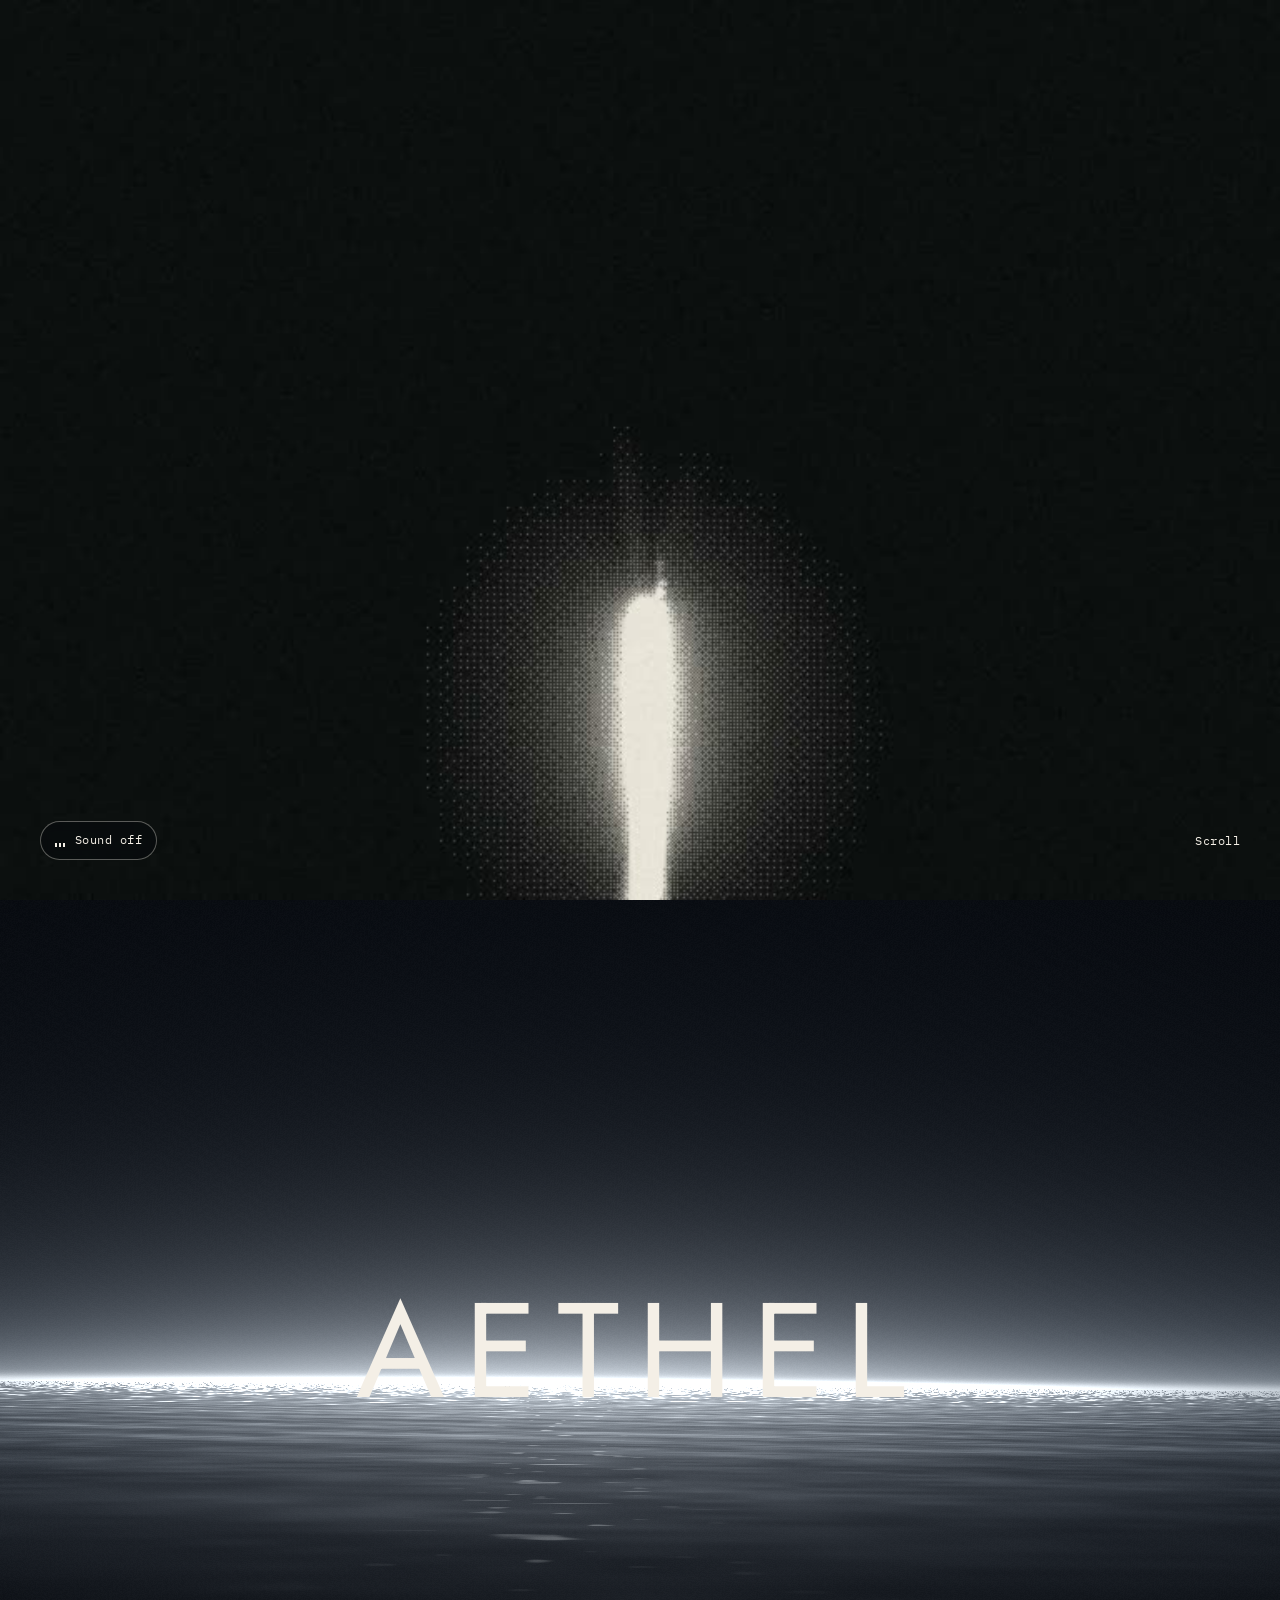
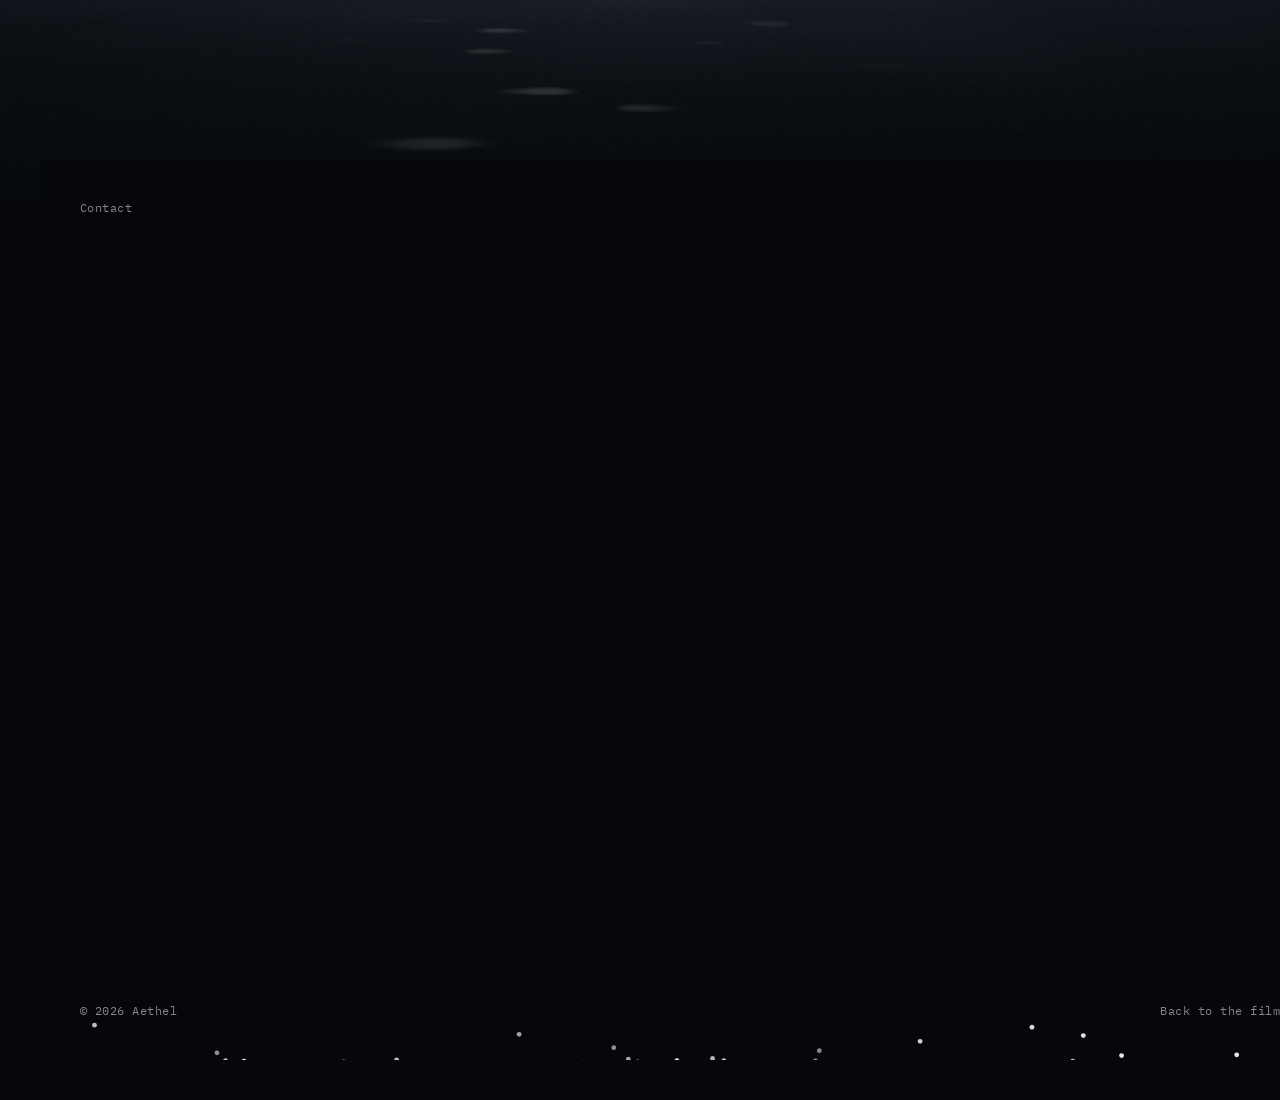
==== index.html @ 64407831 "Footer: AETHEL wordmark made of dots that part around the pointer Co-Authored-By: Claude Sonnet 5.5 " ====
<!doctype html>
<html lang="en" data-look="dawn">
<head>
  <meta charset="utf-8">
  <meta name="viewport" content="width=device-width, initial-scale=1, viewport-fit=cover">
  <title>Aethel</title>
  <meta name="theme-color" content="#0a0f18">
  <link rel="icon" href="assets/mark.svg" type="image/svg+xml">
  <link rel="preconnect" href="https://fonts.googleapis.com">
  <link rel="preconnect" href="https://fonts.gstatic.com" crossorigin>
  <link href="https://fonts.googleapis.com/css2?family=IBM+Plex+Mono:wght@400&family=Jost:wght@400&display=swap" rel="stylesheet">
  <style>
    :root { --ink: #05070c; --text: #f4efe6; --mute: rgba(244, 239, 230, .55); --pad: clamp(18px, 3.2vw, 40px); }
    * { box-sizing: border-box; margin: 0; }
    html { background: var(--ink); scroll-behavior: smooth; }
    body { background: var(--ink); color: var(--text); }
    body { font: 400 12px/1.4 "IBM Plex Mono", ui-monospace, monospace; -webkit-font-smoothing: antialiased; }
    a { color: inherit; text-decoration: none; }
    .stage { position: relative; height: 100svh; overflow: hidden; }
    #sky {
      position: absolute; inset: 0; width: 100%; height: 100%; display: block;
      /* fallback when WebGL is unavailable */
      background:
        radial-gradient(60% 9% at 50% 52%, rgba(255, 214, 160, .35), transparent 70%),
        linear-gradient(#05070c 0%, #0b1220 48%, #151a24 52%, #05070c 100%);
    }
    h1 {
      position: absolute; left: 50%; top: 50%; transform: translate(-50%, -50%);
      font: 400 clamp(44px, 10.5vw, 168px)/1 "Jost", system-ui, sans-serif;
      letter-spacing: .14em; margin-right: -.14em;  /* keep the spaced word optically centred */
      white-space: nowrap; user-select: none;
      opacity: 0; animation: rise 2.4s cubic-bezier(.2, .7, .2, 1) .5s forwards;
    }
    @keyframes rise { from { opacity: 0; letter-spacing: .22em; } to { opacity: 1; letter-spacing: .14em; } }
    footer {
      position: absolute; left: var(--pad); right: var(--pad);
      bottom: max(var(--pad), env(safe-area-inset-bottom));
      display: flex; justify-content: space-between; align-items: flex-end; gap: 16px;
      color: var(--mute); letter-spacing: .04em;
      opacity: 0; animation: fade 1.6s ease 1.6s forwards;
    }
    footer a:hover { color: var(--text); }

    /* SECTION 1: the film. Laptop file on wide screens, phone file on tall screens. */
    .film { position: relative; height: 100svh; background: #000; overflow: hidden; }
    .film video { position: absolute; inset: 0; width: 100%; height: 100%; object-fit: cover; display: block; }
    .film button, .cue { font: inherit; color: var(--text); letter-spacing: .04em; }
    .sound {
      position: absolute; left: var(--pad); bottom: max(var(--pad), env(safe-area-inset-bottom)); z-index: 2;
      display: flex; align-items: center; gap: 10px; padding: 10px 14px; cursor: pointer;
      background: rgba(5, 7, 12, .35); border: 1px solid rgba(244, 239, 230, .35); border-radius: 999px;
      -webkit-backdrop-filter: blur(6px); backdrop-filter: blur(6px);
    }
    .sound:hover { border-color: var(--text); }
    .sound i { display: inline-flex; align-items: flex-end; gap: 2px; height: 12px; }
    .sound i b { width: 2px; background: currentColor; height: 4px; }
    .sound[aria-pressed="true"] i b { animation: eq .9s ease-in-out infinite; }
    .sound[aria-pressed="true"] i b:nth-child(2) { animation-delay: .15s; }
    .sound[aria-pressed="true"] i b:nth-child(3) { animation-delay: .3s; }
    @keyframes eq { 0%, 100% { height: 3px; } 50% { height: 12px; } }
    .cue {
      position: absolute; right: var(--pad); bottom: max(var(--pad), env(safe-area-inset-bottom)); z-index: 2;
      background: none; border: 0; cursor: pointer; color: var(--mute); padding: 10px 0;
    }
    .cue:hover { color: var(--text); }

    /* SECTION 2: one line under the wordmark. Space is kept; the words are added later. */
    .line {
      position: absolute; left: 50%; top: calc(50% + clamp(44px, 8vw, 120px)); transform: translateX(-50%);
      width: min(640px, calc(100% - 2 * var(--pad))); min-height: 3.2em; text-align: center;
      font: 400 clamp(14px, 1.5vw, 18px)/1.5 "Jost", system-ui, sans-serif; letter-spacing: .02em; color: var(--mute);
    }

    /* SECTION 3: footer. The wordmark is made of dots that move away from the pointer. */
    .site-footer { position: relative; height: 100svh; min-height: 480px; background: var(--ink); overflow: hidden; }
    #dots { position: absolute; inset: 0; width: 100%; height: 100%; display: block; touch-action: pan-y; }
    .site-footer .row {
      position: absolute; left: var(--pad); right: var(--pad); z-index: 1; display: flex; justify-content: space-between; gap: 16px;
      color: var(--mute); letter-spacing: .04em; pointer-events: none;
    }
    .site-footer .row a { pointer-events: auto; }
    .site-footer .row a:hover { color: var(--text); }
    .site-footer .top { top: var(--pad); }
    .site-footer .bottom { bottom: max(var(--pad), env(safe-area-inset-bottom)); }
    @keyframes fade { to { opacity: 1; } }
    @media (prefers-reduced-motion: reduce) { h1, footer { animation: none; opacity: 1; } html { scroll-behavior: auto; } .sound i b { animation: none !important; } }
  </style>
</head>
<body>
  <section class="film" id="film" aria-label="Aethel teaser film">
    <video id="teaser" muted playsinline preload="auto" autoplay poster="assets/video/teaser-16x9.jpg"></video>
    <button class="sound" id="sound" type="button" aria-pressed="false" aria-label="Turn sound on">
      <i aria-hidden="true"><b></b><b></b><b></b></i><span>Sound off</span>
    </button>
    <button class="cue" id="cue" type="button">Scroll</button>
  </section>

  <main class="stage" id="sea">
    <canvas id="sky" aria-hidden="true"></canvas>
    <h1>AETHEL</h1>
    <!-- ONE LINE GOES HERE: space is kept on purpose. Leave empty until the line is written. -->
    <p class="line" id="line"></p>
  </main>
  <footer class="site-footer" id="footer">
    <canvas id="dots" role="img" aria-label="AETHEL"></canvas>
    <div class="row top">
      <!-- TODO: real contact address -->
      <a href="mailto:hello@example.com">Contact</a>
      <span></span>
    </div>
    <div class="row bottom">
      <span>© 2026 Aethel</span>
      <a href="#film" id="replay">Back to the film</a>
    </div>
  </footer>
  <script>
    (() => {
      const cv = document.getElementById('dots'), ctx = cv.getContext('2d');
      const foot = document.getElementById('footer');
      const reduced = matchMedia('(prefers-reduced-motion: reduce)').matches;
      let W = 0, H = 0, dpr = 1, P = [], mx = -1e4, my = -1e4, R = 120, vis = false, raf = 0, t0 = 0, r = 2;

      const build = async () => {
        try { await document.fonts.load('400 200px Jost'); } catch (e) {}
        dpr = Math.min(devicePixelRatio || 1, 2);
        W = foot.clientWidth; H = foot.clientHeight;
        cv.width = W * dpr; cv.height = H * dpr;
        const pad = Math.max(18, Math.min(40, innerWidth * .032));
        // Fit the word to the width.
        const probe = document.createElement('canvas').getContext('2d');
        let size = 200; probe.font = `400 ${size}px Jost, sans-serif`;
        const sp = .08; // letter spacing in em
        const word = 'AETHEL';
        const width = () => probe.measureText(word).width + sp * size * (word.length - 1);
        size = size * (W - 2 * pad) / width();
        const m = document.createElement('canvas'); m.width = W; m.height = H;
        const mc = m.getContext('2d', { willReadFrequently: true });
        mc.fillStyle = '#fff'; mc.textBaseline = 'alphabetic';
        mc.font = `400 ${size}px Jost, sans-serif`;
        let x = pad; const base = H * .62 + size * .36;
        mc.strokeStyle = '#fff'; mc.lineJoin = 'round'; mc.lineWidth = size * .035; // a little weight so the dots read as solid letters
        for (const ch of word) { mc.fillText(ch, x, base); mc.strokeText(ch, x, base); x += mc.measureText(ch).width + sp * size; }
        const step = Math.max(4, Math.min(7, Math.round(W / 230)));
        r = step * .4; R = Math.max(90, Math.min(170, W * .11));
        const d = mc.getImageData(0, 0, W, H).data;
        P = [];
        for (let y = step / 2; y < H; y += step) for (let xx = step / 2; xx < W; xx += step) {
          if (d[((y | 0) * W + (xx | 0)) * 4 + 3] > 128) {
            const j = () => (Math.random() - .5) * step * .5;
            P.push({ hx: xx + j() * .4, hy: y + j() * .4, x: Math.random() * W, y: H + Math.random() * H * .6, vx: 0, vy: 0,
                     a: .55 + Math.random() * .45, delay: Math.random() * 900 + (xx / W) * 700 });
          }
        }
        if (reduced) P.forEach(p => { p.x = p.hx; p.y = p.hy; });
        t0 = performance.now(); draw(t0);
      };

      const draw = now => {
        raf = 0;
        ctx.setTransform(dpr, 0, 0, dpr, 0, 0);
        ctx.clearRect(0, 0, W, H);
        ctx.fillStyle = '#f4efe6';
        const el = now - t0, R2 = R * R;
        for (const p of P) {
          if (!reduced) {
            if (el > p.delay) {
              const dx = p.x - mx, dy = p.y - my, d2 = dx * dx + dy * dy;
              if (d2 < R2 && d2 > .01) { const d = Math.sqrt(d2), f = (1 - d / R) * 2.4; p.vx += dx / d * f; p.vy += dy / d * f; }
              p.vx += (p.hx - p.x) * .035; p.vy += (p.hy - p.y) * .035;
              p.vx *= .86; p.vy *= .86; p.x += p.vx; p.y += p.vy;
            }
          }
          ctx.globalAlpha = p.a;
          ctx.beginPath(); ctx.arc(p.x, p.y, r, 0, 6.2832); ctx.fill();
        }
        ctx.globalAlpha = 1;
        if (vis && !reduced) raf = requestAnimationFrame(draw);
      };
      const kick = () => { if (!raf) raf = requestAnimationFrame(draw); };

      const move = e => { const b = cv.getBoundingClientRect(); mx = e.clientX - b.left; my = e.clientY - b.top; };
      cv.addEventListener('pointermove', move);
      cv.addEventListener('pointerdown', move);
      cv.addEventListener('pointerleave', () => { mx = my = -1e4; });
      cv.addEventListener('pointerup', e => { if (e.pointerType !== 'mouse') mx = my = -1e4; });

      let started = false;
      new IntersectionObserver(([e]) => {
        vis = e.isIntersecting;
        if (vis) { if (!started) { started = true; t0 = performance.now(); P.forEach(p => { p.x = Math.random() * W; p.y = H + Math.random() * H * .6; p.vx = p.vy = 0; }); } kick(); }
      }, { threshold: .25 }).observe(foot);

      let rt; addEventListener('resize', () => { clearTimeout(rt); rt = setTimeout(() => { started = vis; build().then(kick); }, 150); });
      build();
    })();
  </script>
  <script src="sea2.js?v=5"></script>
  <script>
    (() => {
      const v = document.getElementById('teaser'), btn = document.getElementById('sound'), cue = document.getElementById('cue');
      const sea = document.getElementById('sea');
      const files = { wide: 'assets/video/teaser-16x9', tall: 'assets/video/teaser-9x16' };
      const kind = () => (innerHeight > innerWidth ? 'tall' : 'wide');
      let cur = '';
      const load = () => {
        const k = kind(); if (k === cur) return;
        const t = cur ? v.currentTime : 0, wasPlaying = !v.paused && !v.ended; cur = k;
        v.poster = files[k] + '.jpg'; v.src = files[k] + '.mp4';
        v.addEventListener('loadedmetadata', () => { if (t) v.currentTime = Math.min(t, v.duration - .05); if (wasPlaying || !t) v.play().catch(() => {}); }, { once: true });
      };
      load();
      addEventListener('resize', load);

      // Sound: browsers only allow it after a tap, so it starts off with a button.
      const setSound = on => {
        v.muted = !on; btn.setAttribute('aria-pressed', on);
        btn.setAttribute('aria-label', on ? 'Turn sound off' : 'Turn sound on');
        btn.querySelector('span').textContent = on ? 'Sound on' : 'Sound off';
      };
      btn.addEventListener('click', () => { setSound(v.muted); if (v.ended && !v.muted) { v.currentTime = 0; } v.play().catch(() => {}); });

      // When the film ends, move down to the sea (only if the visitor is still on the film).
      const down = () => sea.scrollIntoView({ behavior: matchMedia('(prefers-reduced-motion: reduce)').matches ? 'auto' : 'smooth' });
      cue.addEventListener('click', down);
      v.addEventListener('ended', () => { if (scrollY < innerHeight * .3) setTimeout(() => { if (scrollY < innerHeight * .3) down(); }, 600); });

      // Do not play in the background once the visitor has scrolled away.
      new IntersectionObserver(([e]) => { if (!e.isIntersecting) v.pause(); else if (!v.ended) v.play().catch(() => {}); }, { threshold: .15 }).observe(document.getElementById('film'));
    })();
  </script>
</body>
</html>
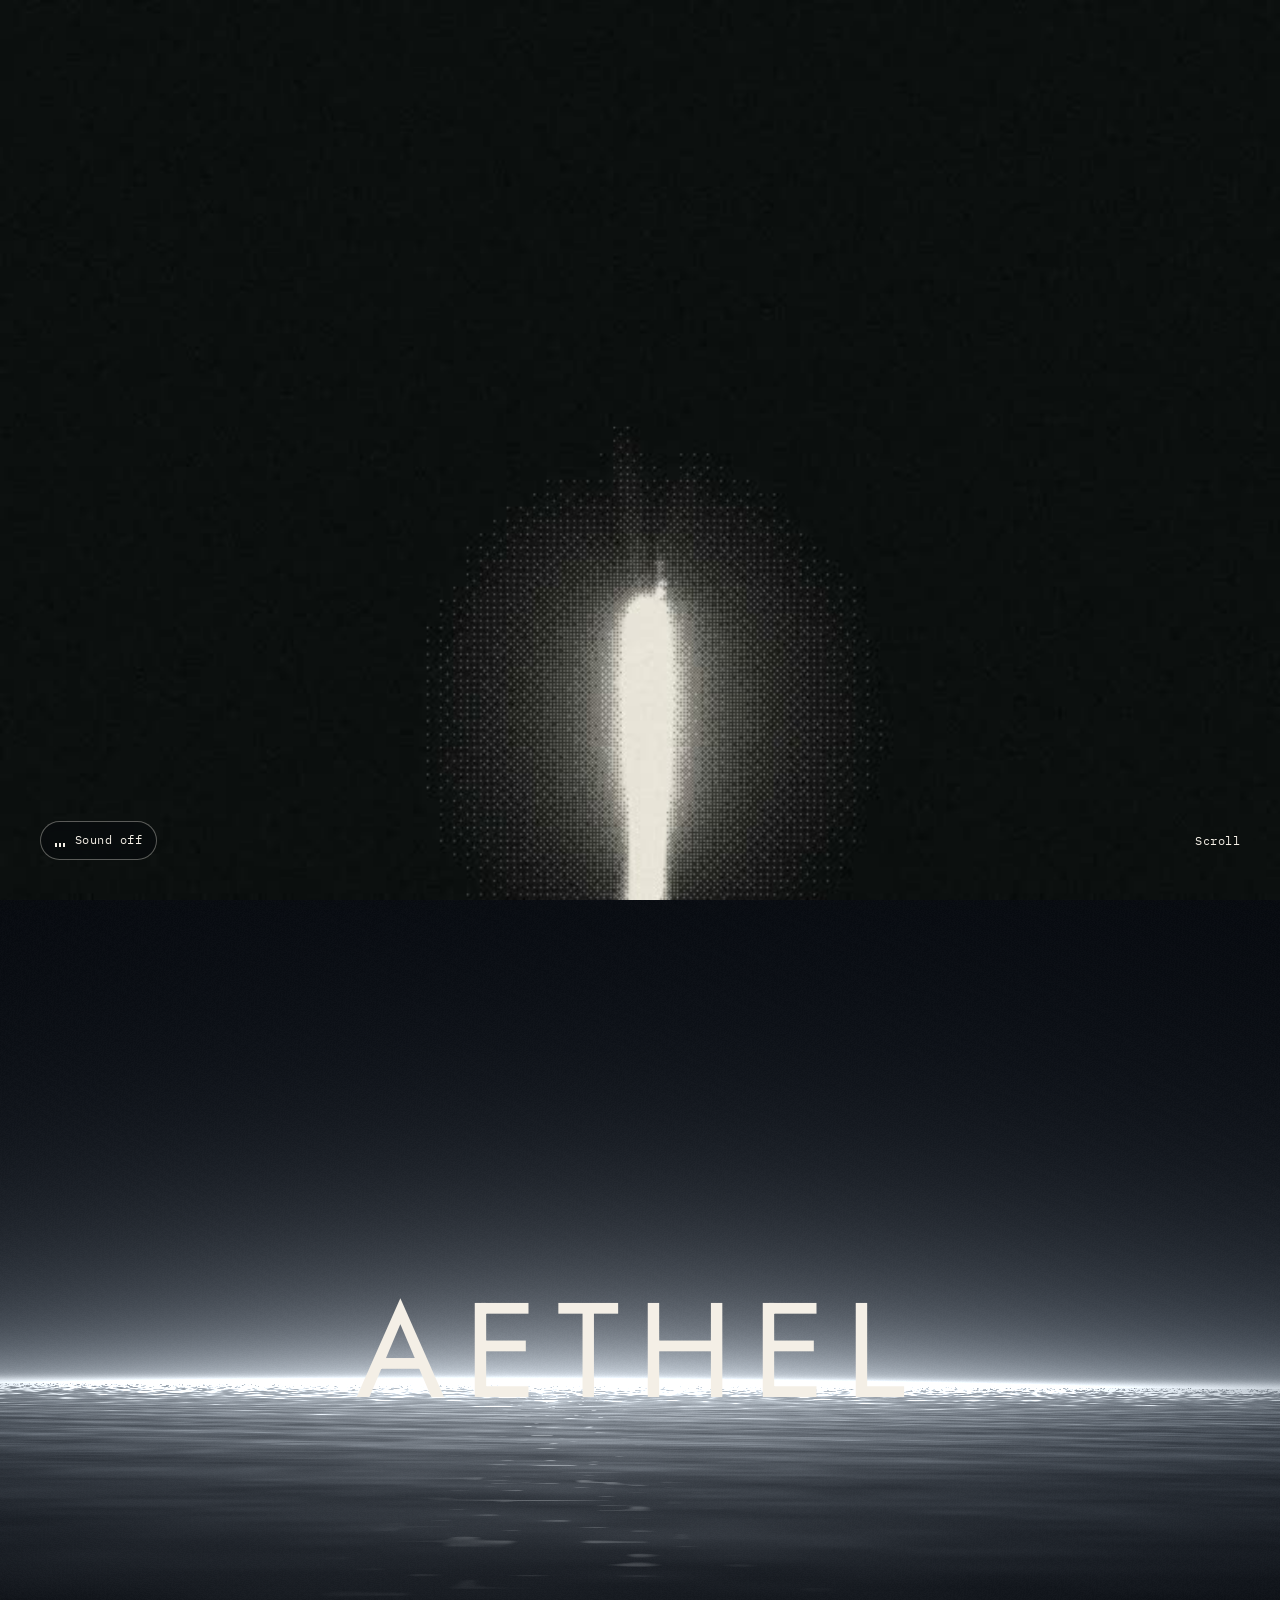
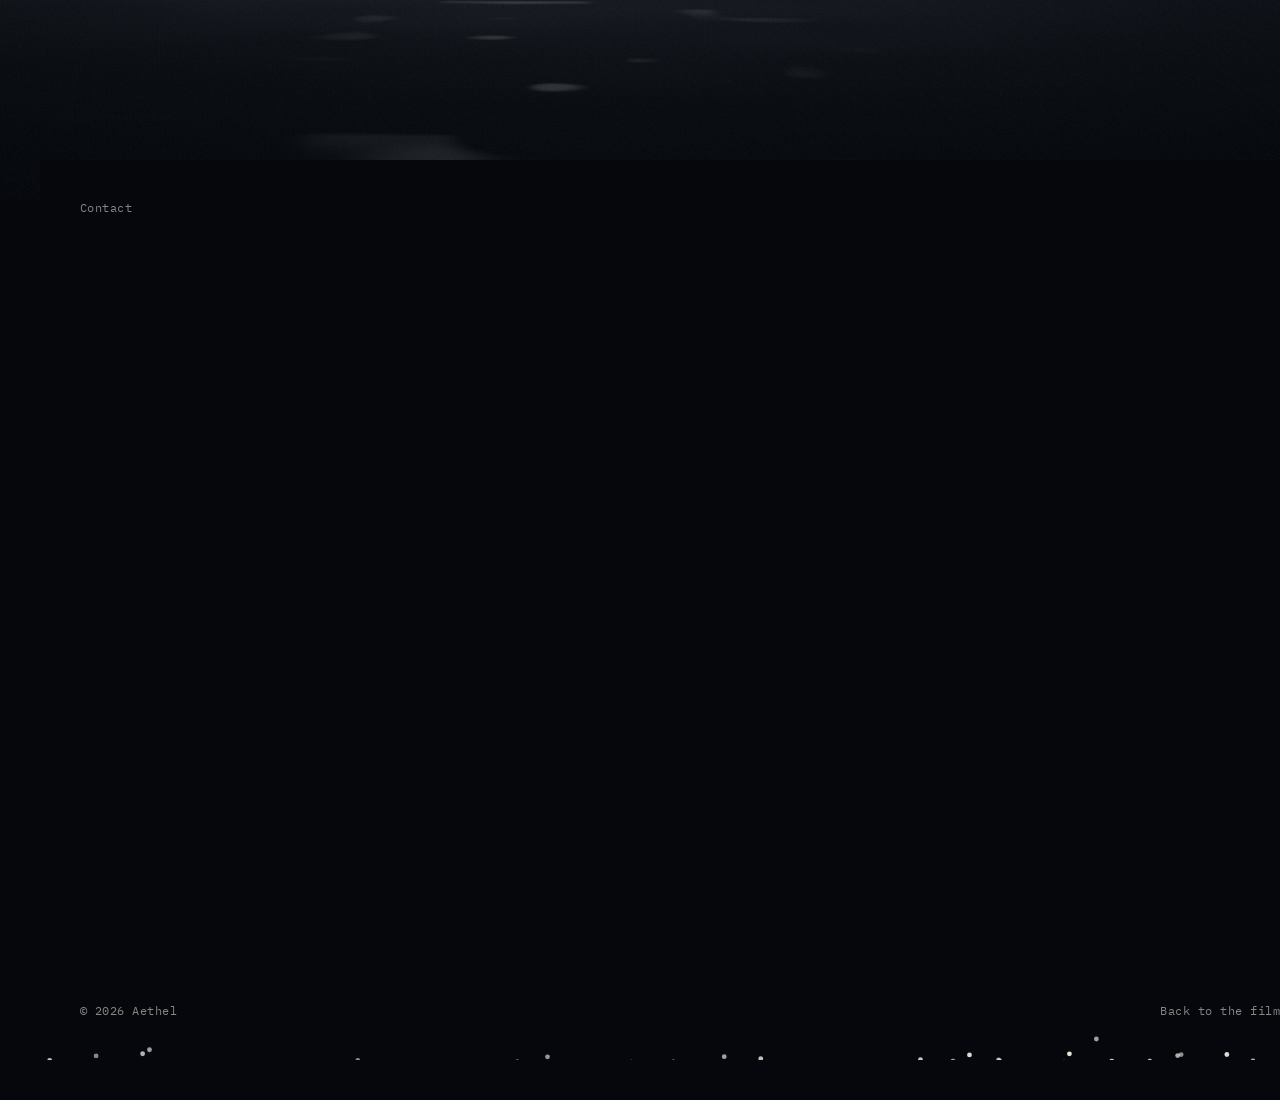
==== commit d0c37f01: "Contact email is nivin@aethelcorp.com Co-Authored-By: Claude Sonnet 5.5 <noreply@anthropic.com>" ====
--- a/index.html
+++ b/index.html
@@ -104,8 +104,7 @@
   <footer class="site-footer" id="footer">
     <canvas id="dots" role="img" aria-label="AETHEL"></canvas>
     <div class="row top">
-      <!-- TODO: real contact address -->
-      <a href="mailto:hello@example.com">Contact</a>
+      <a href="mailto:nivin@aethelcorp.com">Contact</a>
       <span></span>
     </div>
     <div class="row bottom">
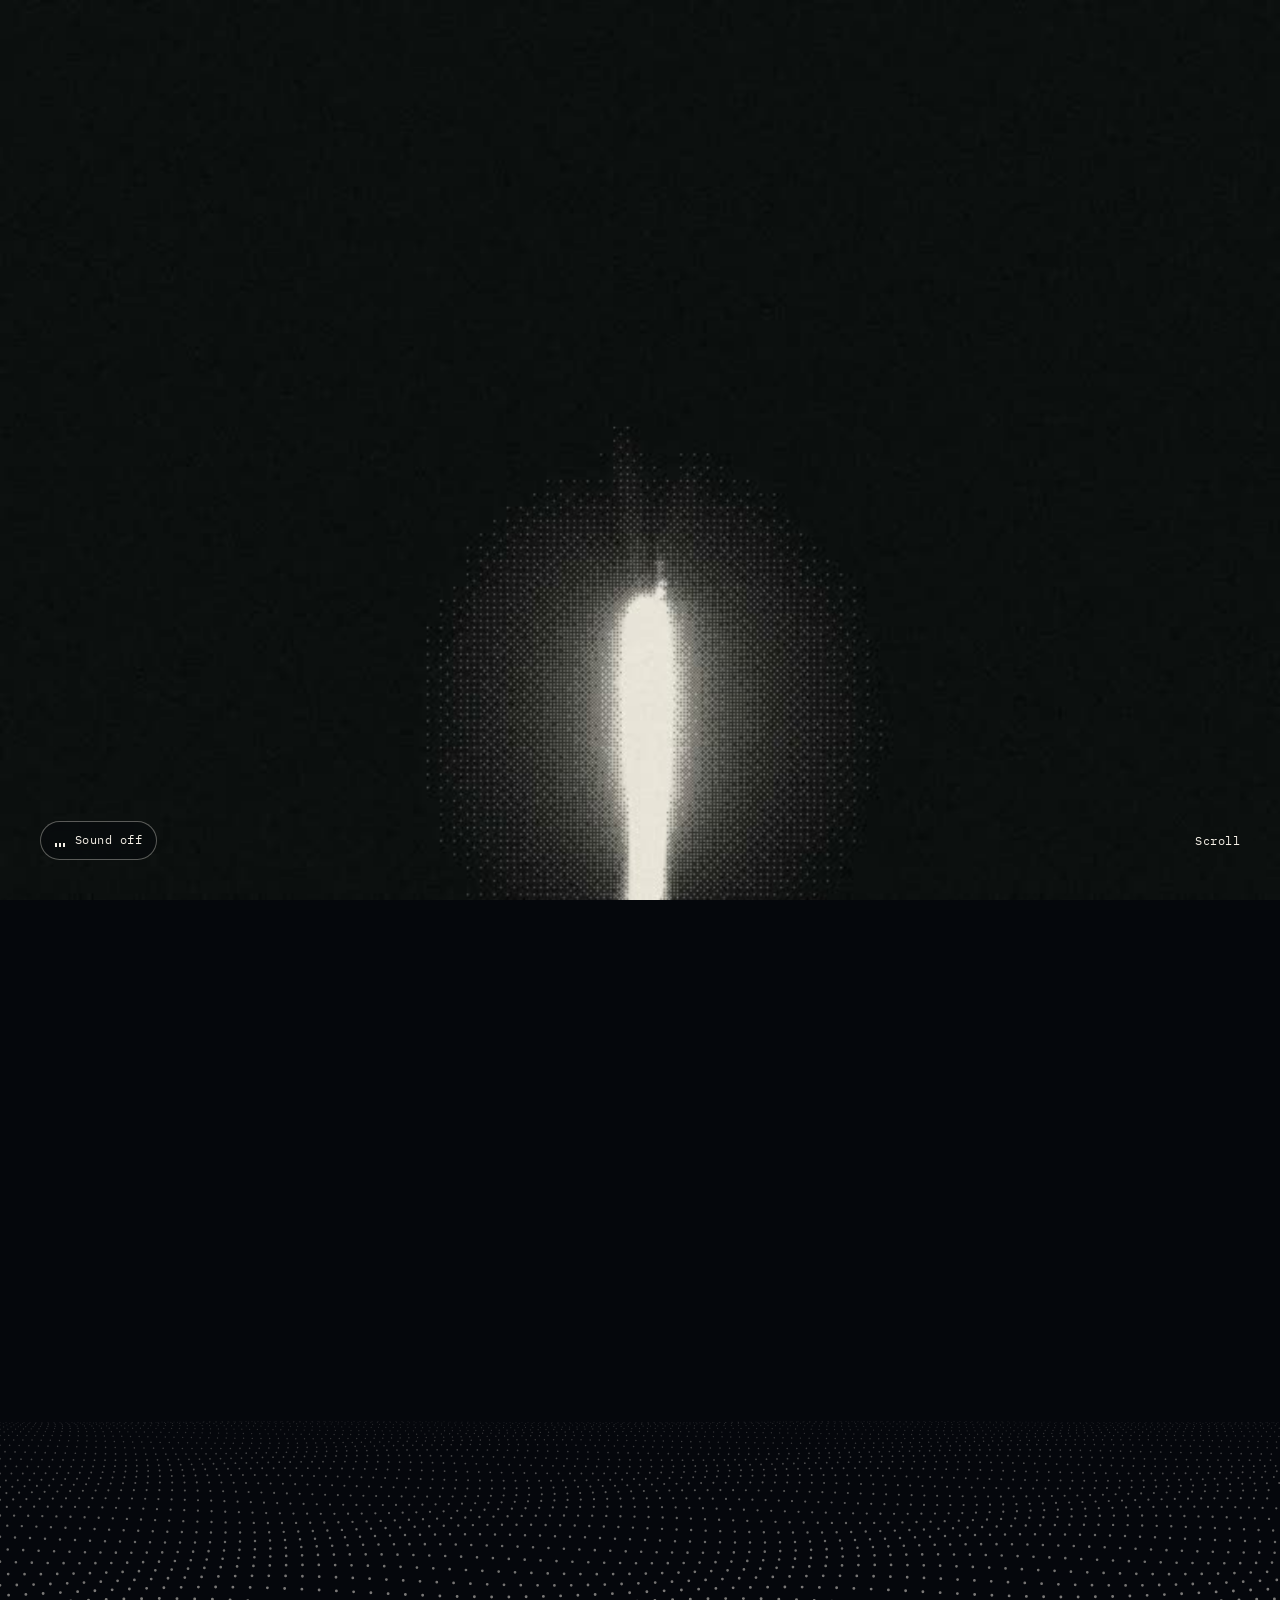
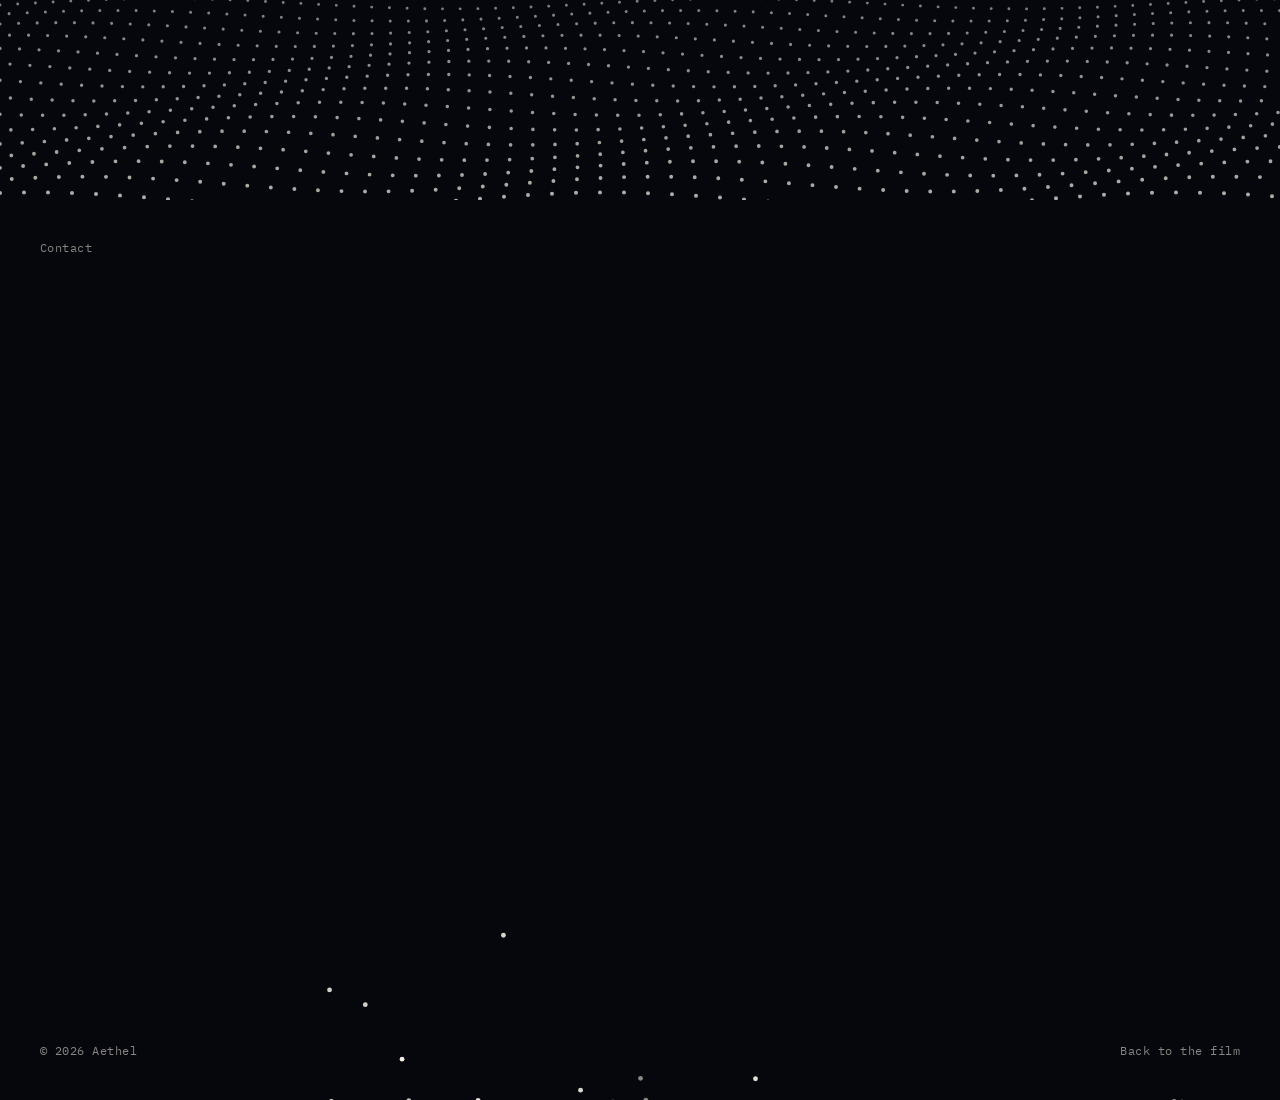
==== commit ca7a1db4: "Page 2 is now a quiet bridge: one line over a dot sea, one point crosses the gap; dawn page removed " ====
--- a/index.html
+++ b/index.html
@@ -4,7 +4,7 @@
   <meta charset="utf-8">
   <meta name="viewport" content="width=device-width, initial-scale=1, viewport-fit=cover">
   <title>Aethel</title>
-  <meta name="theme-color" content="#0a0f18">
+  <meta name="theme-color" content="#05070c">
   <link rel="icon" href="assets/mark.svg" type="image/svg+xml">
   <link rel="preconnect" href="https://fonts.googleapis.com">
   <link rel="preconnect" href="https://fonts.gstatic.com" crossorigin>
@@ -16,30 +16,16 @@
     body { background: var(--ink); color: var(--text); }
     body { font: 400 12px/1.4 "IBM Plex Mono", ui-monospace, monospace; -webkit-font-smoothing: antialiased; }
     a { color: inherit; text-decoration: none; }
-    .stage { position: relative; height: 100svh; overflow: hidden; }
-    #sky {
-      position: absolute; inset: 0; width: 100%; height: 100%; display: block;
-      /* fallback when WebGL is unavailable */
-      background:
-        radial-gradient(60% 9% at 50% 52%, rgba(255, 214, 160, .35), transparent 70%),
-        linear-gradient(#05070c 0%, #0b1220 48%, #151a24 52%, #05070c 100%);
-    }
-    h1 {
-      position: absolute; left: 50%; top: 50%; transform: translate(-50%, -50%);
-      font: 400 clamp(44px, 10.5vw, 168px)/1 "Jost", system-ui, sans-serif;
-      letter-spacing: .14em; margin-right: -.14em;  /* keep the spaced word optically centred */
-      white-space: nowrap; user-select: none;
-      opacity: 0; animation: rise 2.4s cubic-bezier(.2, .7, .2, 1) .5s forwards;
-    }
-    @keyframes rise { from { opacity: 0; letter-spacing: .22em; } to { opacity: 1; letter-spacing: .14em; } }
-    footer {
-      position: absolute; left: var(--pad); right: var(--pad);
-      bottom: max(var(--pad), env(safe-area-inset-bottom));
-      display: flex; justify-content: space-between; align-items: flex-end; gap: 16px;
-      color: var(--mute); letter-spacing: .04em;
-      opacity: 0; animation: fade 1.6s ease 1.6s forwards;
-    }
-    footer a:hover { color: var(--text); }
+    /* SECTION 2: a quiet bridge between the film and the footer. Same dot language as the footer. */
+    .bridge { position: relative; height: 100svh; min-height: 480px; background: var(--ink); overflow: hidden; }
+    #waves { position: absolute; inset: 0; width: 100%; height: 100%; display: block; }
+    .bridge p {
+      position: absolute; left: 50%; top: 24%; transform: translateX(-50%); width: min(900px, calc(100% - 2 * var(--pad))); text-align: center;
+      font: 400 clamp(26px, 4.4vw, 60px)/1.15 "Jost", system-ui, sans-serif; letter-spacing: -.005em;
+      opacity: 0; transition: opacity 1.4s ease .3s;
+    }
+    .bridge.in p { opacity: 1; }
+    @media (prefers-reduced-motion: reduce) { .bridge p { transition: none; opacity: 1; } }
 
     /* SECTION 1: the film. Laptop file on wide screens, phone file on tall screens. */
     .film { position: relative; height: 100svh; background: #000; overflow: hidden; }
@@ -82,8 +68,7 @@
     .site-footer .row a:hover { color: var(--text); }
     .site-footer .top { top: var(--pad); }
     .site-footer .bottom { bottom: max(var(--pad), env(safe-area-inset-bottom)); }
-    @keyframes fade { to { opacity: 1; } }
-    @media (prefers-reduced-motion: reduce) { h1, footer { animation: none; opacity: 1; } html { scroll-behavior: auto; } .sound i b { animation: none !important; } }
+    @media (prefers-reduced-motion: reduce) { html { scroll-behavior: auto; } .sound i b { animation: none !important; } }
   </style>
 </head>
 <body>
@@ -95,12 +80,11 @@
     <button class="cue" id="cue" type="button">Scroll</button>
   </section>
 
-  <main class="stage" id="sea">
-    <canvas id="sky" aria-hidden="true"></canvas>
-    <h1>AETHEL</h1>
-    <!-- ONE LINE GOES HERE: space is kept on purpose. Leave empty until the line is written. -->
-    <p class="line" id="line"></p>
-  </main>
+  <section class="bridge" id="bridge" aria-label="Aethel">
+    <canvas id="waves" aria-hidden="true"></canvas>
+    <!-- ONE LINE: swap the words here. -->
+    <p>Autonomous aircraft for offshore infrastructure.</p>
+  </section>
   <footer class="site-footer" id="footer">
     <canvas id="dots" role="img" aria-label="AETHEL"></canvas>
     <div class="row top">
@@ -193,11 +177,57 @@
       build();
     })();
   </script>
-  <script src="sea2.js?v=5"></script>
+  <script>
+    // Bridge: a calm sea of dots (the footer's language). One orange point crosses the gap once.
+    (() => {
+      const sec = document.getElementById('bridge'), cv = document.getElementById('waves'), ctx = cv.getContext('2d');
+      const reduced = matchMedia('(prefers-reduced-motion: reduce)').matches;
+      let W = 0, H = 0, dpr = 1, y0 = 0, vis = false, raf = 0, tStart = -1;
+      const size = () => { dpr = Math.min(devicePixelRatio || 1, 2); W = sec.clientWidth; H = sec.clientHeight; cv.width = W * dpr; cv.height = H * dpr; y0 = H * .58; };
+      const arc = u => { // quadratic path from the coast (left) over the gap to the platform (right)
+        const x0 = W * .08, x1 = W * .92, cx = W * .5, cy = y0 - H * .3, y = y0 - 2;
+        return [(1 - u) * (1 - u) * x0 + 2 * (1 - u) * u * cx + u * u * x1, (1 - u) * (1 - u) * y + 2 * (1 - u) * u * cy + u * u * y];
+      };
+      const ease = u => u < .5 ? 2 * u * u : 1 - Math.pow(-2 * u + 2, 2) / 2;
+      const draw = now => {
+        raf = 0;
+        ctx.setTransform(dpr, 0, 0, dpr, 0, 0); ctx.clearRect(0, 0, W, H);
+        const t = reduced ? 0 : now / 1000, rows = Math.round(H / 22);
+        ctx.fillStyle = '#f4efe6';
+        for (let i = 0; i < rows; i++) {
+          const k = i / (rows - 1), y = y0 + (H - y0) * Math.pow(k, 1.7), sp = 6 + k * 18, amp = .6 + k * 7;
+          ctx.globalAlpha = .12 + .6 * k; const r = .5 + k * 1.5;
+          ctx.beginPath();
+          for (let x = (i % 2) * sp / 2; x < W; x += sp) {
+            const yy = y + Math.sin(x * .011 + t * .8 + i * .55) * amp;
+            ctx.moveTo(x + r, yy); ctx.arc(x, yy, r, 0, 6.2832);
+          }
+          ctx.fill();
+        }
+        // the crossing: starts 0.9 s after the bridge comes into view, takes 2.4 s, then rests at the platform
+        let u = reduced ? 1 : tStart < 0 ? 0 : Math.max(0, Math.min(1, (now - tStart - 900) / 2400));
+        if (u > 0) {
+          const e = ease(u); ctx.globalAlpha = .75; ctx.fillStyle = '#f4efe6';
+          for (let j = 0; j < 90; j++) { const v = (j / 90) * e; const [x, y] = arc(v); ctx.beginPath(); ctx.arc(x, y, .9, 0, 6.2832); ctx.fill(); }
+          const [px, py] = arc(e); ctx.globalAlpha = 1; ctx.fillStyle = '#ff8a3d'; ctx.beginPath(); ctx.arc(px, py, 4, 0, 6.2832); ctx.fill();
+        }
+        ctx.globalAlpha = 1;
+        if (vis && !reduced) raf = requestAnimationFrame(draw);
+      };
+      new IntersectionObserver(([e]) => {
+        vis = e.isIntersecting;
+        sec.classList.toggle('in', vis);
+        if (vis) { tStart = performance.now(); if (!raf) raf = requestAnimationFrame(draw); }
+        else if (!reduced) tStart = -1; // plays again next time it comes into view
+      }, { threshold: .4 }).observe(sec);
+      addEventListener('resize', () => { size(); if (!raf) raf = requestAnimationFrame(draw); });
+      size(); raf = requestAnimationFrame(draw);
+    })();
+  </script>
   <script>
     (() => {
       const v = document.getElementById('teaser'), btn = document.getElementById('sound'), cue = document.getElementById('cue');
-      const sea = document.getElementById('sea');
+      const sea = document.getElementById('bridge');
       const files = { wide: 'assets/video/teaser-16x9', tall: 'assets/video/teaser-9x16' };
       const kind = () => (innerHeight > innerWidth ? 'tall' : 'wide');
       let cur = '';
@@ -218,7 +248,7 @@
       };
       btn.addEventListener('click', () => { setSound(v.muted); if (v.ended && !v.muted) { v.currentTime = 0; } v.play().catch(() => {}); });
 
-      // When the film ends, move down to the sea (only if the visitor is still on the film).
+      // When the film ends, move down to the bridge (only if the visitor is still on the film).
       const down = () => sea.scrollIntoView({ behavior: matchMedia('(prefers-reduced-motion: reduce)').matches ? 'auto' : 'smooth' });
       cue.addEventListener('click', down);
       v.addEventListener('ended', () => { if (scrollY < innerHeight * .3) setTimeout(() => { if (scrollY < innerHeight * .3) down(); }, 600); });
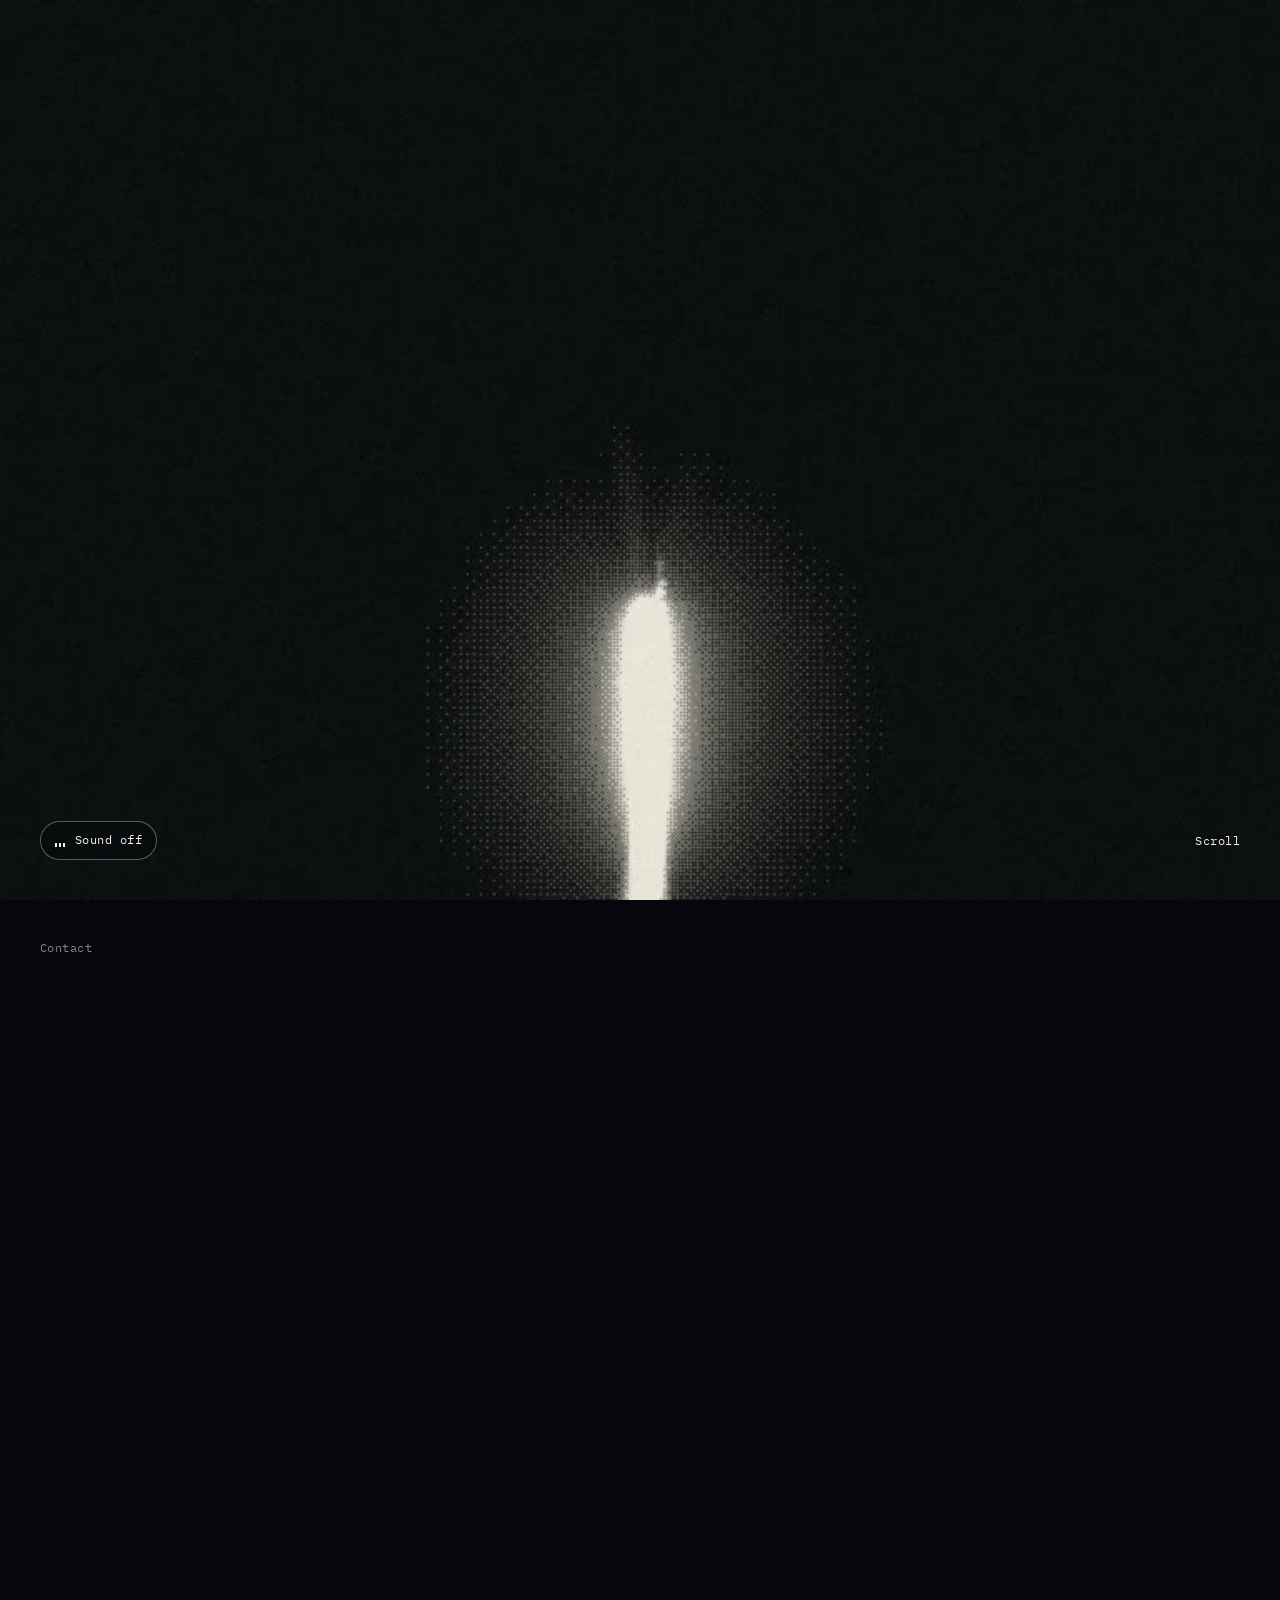
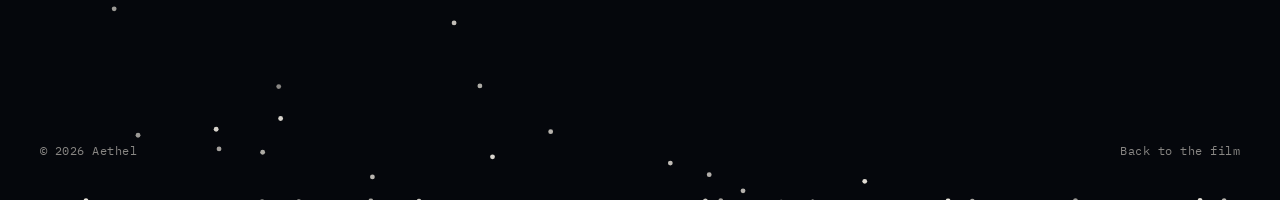
==== commit 0e776440: "Remove the middle page for now: film goes straight to the footer Co-Authored-By: Claude Sonnet 5.5 <" ====
--- a/index.html
+++ b/index.html
@@ -16,17 +16,6 @@
     body { background: var(--ink); color: var(--text); }
     body { font: 400 12px/1.4 "IBM Plex Mono", ui-monospace, monospace; -webkit-font-smoothing: antialiased; }
     a { color: inherit; text-decoration: none; }
-    /* SECTION 2: a quiet bridge between the film and the footer. Same dot language as the footer. */
-    .bridge { position: relative; height: 100svh; min-height: 480px; background: var(--ink); overflow: hidden; }
-    #waves { position: absolute; inset: 0; width: 100%; height: 100%; display: block; }
-    .bridge p {
-      position: absolute; left: 50%; top: 24%; transform: translateX(-50%); width: min(900px, calc(100% - 2 * var(--pad))); text-align: center;
-      font: 400 clamp(26px, 4.4vw, 60px)/1.15 "Jost", system-ui, sans-serif; letter-spacing: -.005em;
-      opacity: 0; transition: opacity 1.4s ease .3s;
-    }
-    .bridge.in p { opacity: 1; }
-    @media (prefers-reduced-motion: reduce) { .bridge p { transition: none; opacity: 1; } }
-
     /* SECTION 1: the film. Laptop file on wide screens, phone file on tall screens. */
     .film { position: relative; height: 100svh; background: #000; overflow: hidden; }
     .film video { position: absolute; inset: 0; width: 100%; height: 100%; object-fit: cover; display: block; }
@@ -57,7 +46,7 @@
       font: 400 clamp(14px, 1.5vw, 18px)/1.5 "Jost", system-ui, sans-serif; letter-spacing: .02em; color: var(--mute);
     }
 
-    /* SECTION 3: footer. The wordmark is made of dots that move away from the pointer. */
+    /* SECTION 2: footer. The wordmark is made of dots that move away from the pointer. */
     .site-footer { position: relative; height: 100svh; min-height: 480px; background: var(--ink); overflow: hidden; }
     #dots { position: absolute; inset: 0; width: 100%; height: 100%; display: block; touch-action: pan-y; }
     .site-footer .row {
@@ -80,11 +69,6 @@
     <button class="cue" id="cue" type="button">Scroll</button>
   </section>
 
-  <section class="bridge" id="bridge" aria-label="Aethel">
-    <canvas id="waves" aria-hidden="true"></canvas>
-    <!-- ONE LINE: swap the words here. -->
-    <p>Autonomous aircraft for offshore infrastructure.</p>
-  </section>
   <footer class="site-footer" id="footer">
     <canvas id="dots" role="img" aria-label="AETHEL"></canvas>
     <div class="row top">
@@ -107,6 +91,7 @@
         try { await document.fonts.load('400 200px Jost'); } catch (e) {}
         dpr = Math.min(devicePixelRatio || 1, 2);
         W = foot.clientWidth; H = foot.clientHeight;
+        if (!W || !H) return; // hidden or not laid out yet
         cv.width = W * dpr; cv.height = H * dpr;
         const pad = Math.max(18, Math.min(40, innerWidth * .032));
         // Fit the word to the width.
@@ -178,56 +163,9 @@
     })();
   </script>
   <script>
-    // Bridge: a calm sea of dots (the footer's language). One orange point crosses the gap once.
-    (() => {
-      const sec = document.getElementById('bridge'), cv = document.getElementById('waves'), ctx = cv.getContext('2d');
-      const reduced = matchMedia('(prefers-reduced-motion: reduce)').matches;
-      let W = 0, H = 0, dpr = 1, y0 = 0, vis = false, raf = 0, tStart = -1;
-      const size = () => { dpr = Math.min(devicePixelRatio || 1, 2); W = sec.clientWidth; H = sec.clientHeight; cv.width = W * dpr; cv.height = H * dpr; y0 = H * .58; };
-      const arc = u => { // quadratic path from the coast (left) over the gap to the platform (right)
-        const x0 = W * .08, x1 = W * .92, cx = W * .5, cy = y0 - H * .3, y = y0 - 2;
-        return [(1 - u) * (1 - u) * x0 + 2 * (1 - u) * u * cx + u * u * x1, (1 - u) * (1 - u) * y + 2 * (1 - u) * u * cy + u * u * y];
-      };
-      const ease = u => u < .5 ? 2 * u * u : 1 - Math.pow(-2 * u + 2, 2) / 2;
-      const draw = now => {
-        raf = 0;
-        ctx.setTransform(dpr, 0, 0, dpr, 0, 0); ctx.clearRect(0, 0, W, H);
-        const t = reduced ? 0 : now / 1000, rows = Math.round(H / 22);
-        ctx.fillStyle = '#f4efe6';
-        for (let i = 0; i < rows; i++) {
-          const k = i / (rows - 1), y = y0 + (H - y0) * Math.pow(k, 1.7), sp = 6 + k * 18, amp = .6 + k * 7;
-          ctx.globalAlpha = .12 + .6 * k; const r = .5 + k * 1.5;
-          ctx.beginPath();
-          for (let x = (i % 2) * sp / 2; x < W; x += sp) {
-            const yy = y + Math.sin(x * .011 + t * .8 + i * .55) * amp;
-            ctx.moveTo(x + r, yy); ctx.arc(x, yy, r, 0, 6.2832);
-          }
-          ctx.fill();
-        }
-        // the crossing: starts 0.9 s after the bridge comes into view, takes 2.4 s, then rests at the platform
-        let u = reduced ? 1 : tStart < 0 ? 0 : Math.max(0, Math.min(1, (now - tStart - 900) / 2400));
-        if (u > 0) {
-          const e = ease(u); ctx.globalAlpha = .75; ctx.fillStyle = '#f4efe6';
-          for (let j = 0; j < 90; j++) { const v = (j / 90) * e; const [x, y] = arc(v); ctx.beginPath(); ctx.arc(x, y, .9, 0, 6.2832); ctx.fill(); }
-          const [px, py] = arc(e); ctx.globalAlpha = 1; ctx.fillStyle = '#ff8a3d'; ctx.beginPath(); ctx.arc(px, py, 4, 0, 6.2832); ctx.fill();
-        }
-        ctx.globalAlpha = 1;
-        if (vis && !reduced) raf = requestAnimationFrame(draw);
-      };
-      new IntersectionObserver(([e]) => {
-        vis = e.isIntersecting;
-        sec.classList.toggle('in', vis);
-        if (vis) { tStart = performance.now(); if (!raf) raf = requestAnimationFrame(draw); }
-        else if (!reduced) tStart = -1; // plays again next time it comes into view
-      }, { threshold: .4 }).observe(sec);
-      addEventListener('resize', () => { size(); if (!raf) raf = requestAnimationFrame(draw); });
-      size(); raf = requestAnimationFrame(draw);
-    })();
-  </script>
-  <script>
     (() => {
       const v = document.getElementById('teaser'), btn = document.getElementById('sound'), cue = document.getElementById('cue');
-      const sea = document.getElementById('bridge');
+      const next = document.getElementById('footer');
       const files = { wide: 'assets/video/teaser-16x9', tall: 'assets/video/teaser-9x16' };
       const kind = () => (innerHeight > innerWidth ? 'tall' : 'wide');
       let cur = '';
@@ -248,8 +186,8 @@
       };
       btn.addEventListener('click', () => { setSound(v.muted); if (v.ended && !v.muted) { v.currentTime = 0; } v.play().catch(() => {}); });
 
-      // When the film ends, move down to the bridge (only if the visitor is still on the film).
-      const down = () => sea.scrollIntoView({ behavior: matchMedia('(prefers-reduced-motion: reduce)').matches ? 'auto' : 'smooth' });
+      // When the film ends, move down to the footer (only if the visitor is still on the film).
+      const down = () => next.scrollIntoView({ behavior: matchMedia('(prefers-reduced-motion: reduce)').matches ? 'auto' : 'smooth' });
       cue.addEventListener('click', down);
       v.addEventListener('ended', () => { if (scrollY < innerHeight * .3) setTimeout(() => { if (scrollY < innerHeight * .3) down(); }, 600); });
 
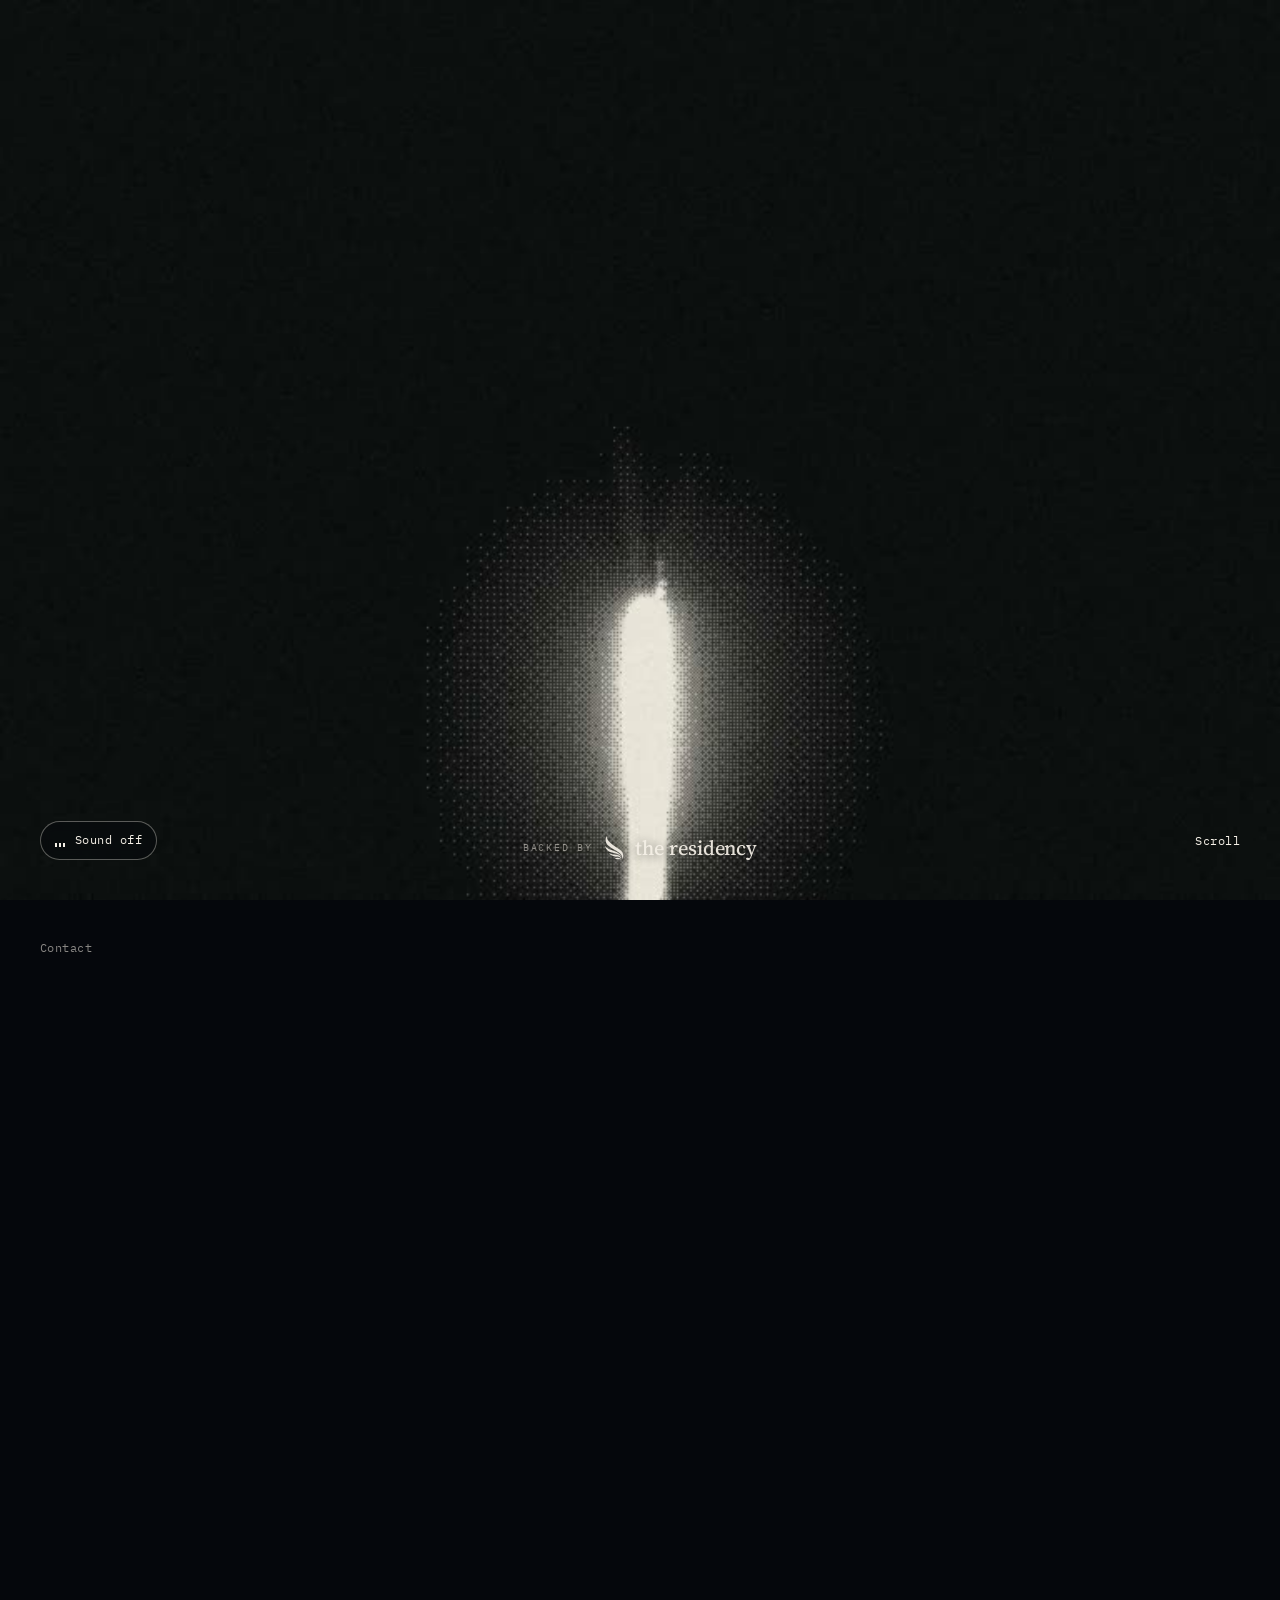
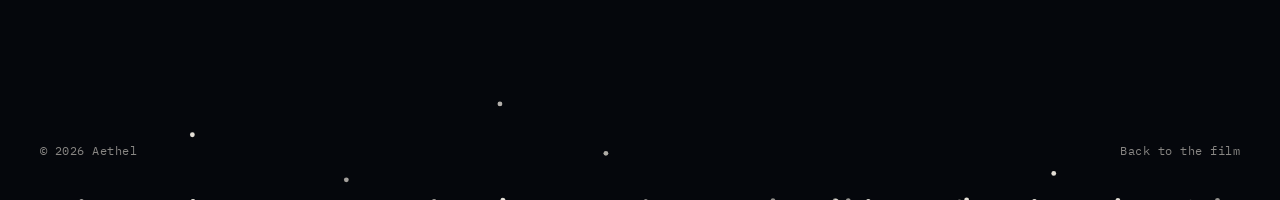
==== commit e1d0c350: "Add 'Backed by the residency' lockup at the bottom of the film Co-Authored-By: Claude Sonnet 5.5 <no" ====
--- a/index.html
+++ b/index.html
@@ -8,7 +8,7 @@
   <link rel="icon" href="assets/mark.svg" type="image/svg+xml">
   <link rel="preconnect" href="https://fonts.googleapis.com">
   <link rel="preconnect" href="https://fonts.gstatic.com" crossorigin>
-  <link href="https://fonts.googleapis.com/css2?family=IBM+Plex+Mono:wght@400&family=Jost:wght@400&display=swap" rel="stylesheet">
+  <link href="https://fonts.googleapis.com/css2?family=IBM+Plex+Mono:wght@400&family=Jost:wght@400&family=Source+Serif+4:opsz,wght@8..60,500&display=swap" rel="stylesheet">
   <style>
     :root { --ink: #05070c; --text: #f4efe6; --mute: rgba(244, 239, 230, .55); --pad: clamp(18px, 3.2vw, 40px); }
     * { box-sizing: border-box; margin: 0; }
@@ -39,6 +39,16 @@
     }
     .cue:hover { color: var(--text); }
 
+    .backed {
+      position: absolute; left: 50%; transform: translateX(-50%); bottom: max(var(--pad), env(safe-area-inset-bottom)); z-index: 2;
+      display: flex; align-items: center; gap: 12px; white-space: nowrap; color: var(--text); opacity: .92;
+      text-shadow: 0 1px 12px rgba(0, 0, 0, .55);
+    }
+    .backed small { font-size: 10px; letter-spacing: .18em; text-transform: uppercase; color: var(--mute); }
+    .backed svg { height: 24px; width: auto; fill: currentColor; filter: drop-shadow(0 1px 8px rgba(0, 0, 0, .5)); }
+    .backed b { font: 500 clamp(17px, 1.6vw, 21px)/1 "Source Serif 4", Georgia, serif; letter-spacing: -.005em; }
+    @media (max-width: 640px) { .backed { bottom: calc(max(var(--pad), env(safe-area-inset-bottom)) + 52px); } }
+
     /* SECTION 2: one line under the wordmark. Space is kept; the words are added later. */
     .line {
       position: absolute; left: 50%; top: calc(50% + clamp(44px, 8vw, 120px)); transform: translateX(-50%);
@@ -66,6 +76,11 @@
     <button class="sound" id="sound" type="button" aria-pressed="false" aria-label="Turn sound on">
       <i aria-hidden="true"><b></b><b></b><b></b></i><span>Sound off</span>
     </button>
+    <a class="backed" href="https://www.livetheresidency.com" target="_blank" rel="noopener" aria-label="Backed by The Residency">
+      <small>Backed by</small>
+      <svg viewBox="0 0 39 51" aria-hidden="true"><path fill-rule="evenodd" d="M37.4648 49.8002C39.1792 43.9939 41.4868 36.1784 31.2387 28.9086C29.1995 27.462 27.0557 26.0381 24.9027 24.6082C14.4896 17.692 3.86174 10.6333 3.81102 0.168956C1.5849 3.46804 -1.53096 13.377 8.12991 21.3008C12.4058 24.8078 16.9824 27.2748 21.2103 29.5538C30.5037 34.5634 38.1127 38.6649 37.141 50.9083C37.244 50.5479 37.3531 50.1783 37.4648 49.8002ZM34.8175 44.5945C33.6732 40.1217 29.641 35.0896 17.9522 31.5235C6.90329 28.1526 3.06913 24.2534 0.889316 22.0367C0.599416 21.7418 0.338777 21.4768 0.09432 21.2467C1.34137 25.7871 5.00258 32.8585 15.1213 35.1377C27.6817 37.9668 31.1589 39.0921 34.8175 44.5945ZM23.365 40.0777C31.7469 40.5459 34.5734 45.8346 35.3689 48.1012C32.2613 45.0545 30.3781 43.7917 22.4665 43.6254C16.1372 43.4923 10.5988 39.073 8.71042 36.8796C13.3222 38.8951 15.5662 39.642 23.365 40.0777ZM35.6922 50.4834C35.0311 49.1532 32.4888 46.5751 27.603 46.7726C26.281 46.8261 25.4168 46.896 24.7659 46.9486C23.3797 47.0606 22.9615 47.0945 21.151 46.7247C22.1342 47.9205 24.9209 50.14 28.2021 49.4514C32.1092 48.6316 32.6086 48.8897 35.277 50.2691C35.4098 50.3377 35.5479 50.4092 35.6922 50.4834Z"/></svg>
+      <b>the residency</b>
+    </a>
     <button class="cue" id="cue" type="button">Scroll</button>
   </section>
 
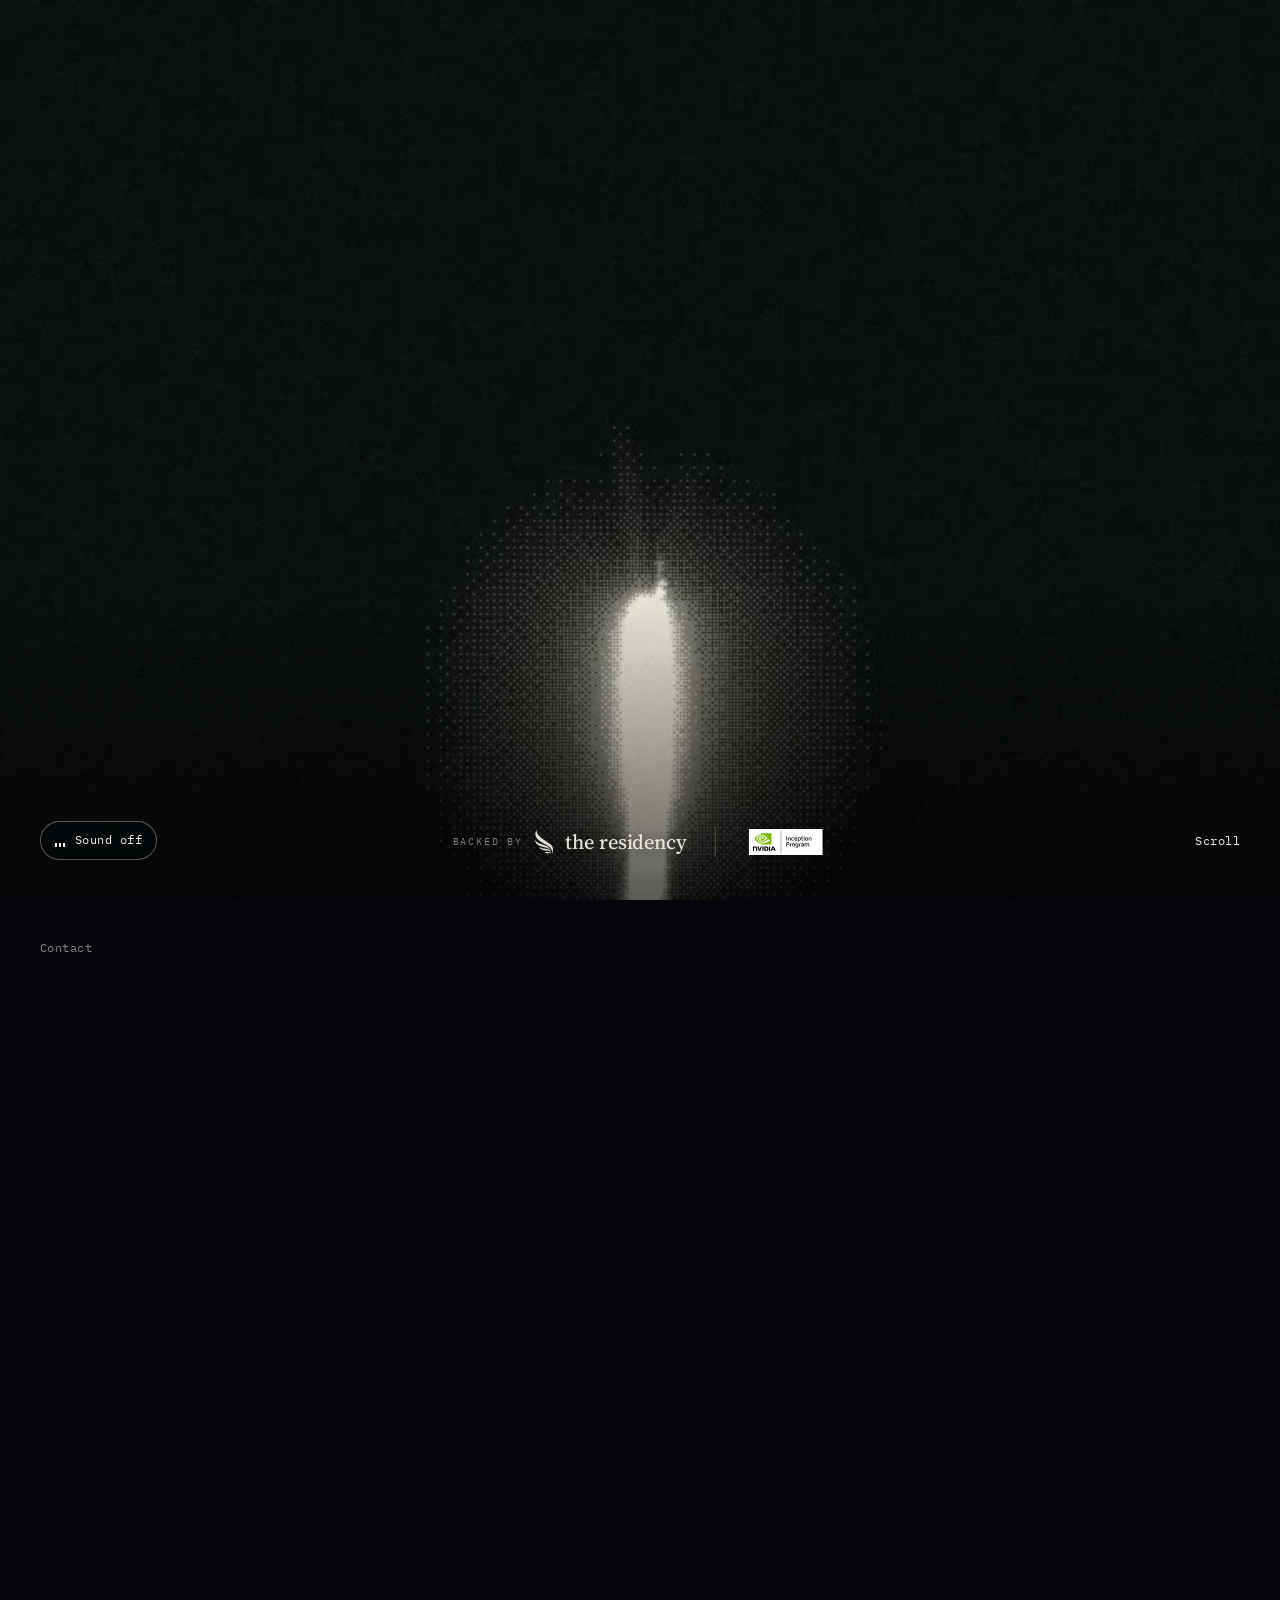
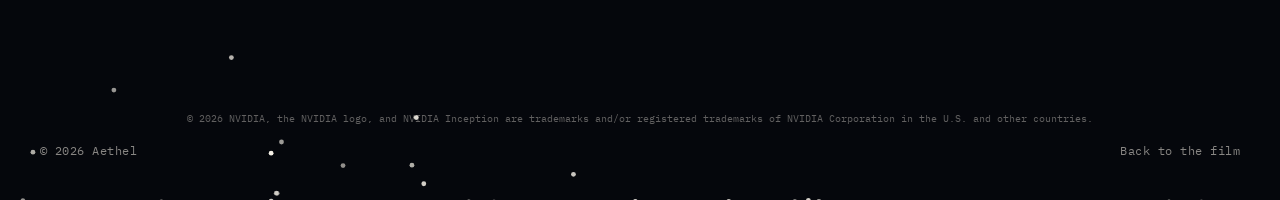
==== commit f8242a1d: "Add NVIDIA Inception badge next to Residency lockup, trademark line in footer, soft fade under locku" ====
--- a/index.html
+++ b/index.html
@@ -19,6 +19,7 @@
     /* SECTION 1: the film. Laptop file on wide screens, phone file on tall screens. */
     .film { position: relative; height: 100svh; background: #000; overflow: hidden; }
     .film video { position: absolute; inset: 0; width: 100%; height: 100%; object-fit: cover; display: block; }
+    .film::after { content: ""; position: absolute; left: 0; right: 0; bottom: 0; height: 34%; z-index: 1; pointer-events: none; background: linear-gradient(to top, rgba(0, 0, 0, .6), rgba(0, 0, 0, 0)); }
     .film button, .cue { font: inherit; color: var(--text); letter-spacing: .04em; }
     .sound {
       position: absolute; left: var(--pad); bottom: max(var(--pad), env(safe-area-inset-bottom)); z-index: 2;
@@ -39,15 +40,25 @@
     }
     .cue:hover { color: var(--text); }
 
+    .backers {
+      position: absolute; left: 50%; transform: translateX(-50%); bottom: max(var(--pad), env(safe-area-inset-bottom)); z-index: 2;
+      display: flex; align-items: center; gap: 28px;
+    }
+    .backers i { width: 1px; height: 30px; background: rgba(244, 239, 230, .28); }
+    .inception { display: block; line-height: 0; }
+    .inception img { height: 36px; width: auto; display: block; }
     .backed {
-      position: absolute; left: 50%; transform: translateX(-50%); bottom: max(var(--pad), env(safe-area-inset-bottom)); z-index: 2;
       display: flex; align-items: center; gap: 12px; white-space: nowrap; color: var(--text); opacity: .92;
       text-shadow: 0 1px 12px rgba(0, 0, 0, .55);
     }
     .backed small { font-size: 10px; letter-spacing: .18em; text-transform: uppercase; color: var(--mute); }
     .backed svg { height: 24px; width: auto; fill: currentColor; filter: drop-shadow(0 1px 8px rgba(0, 0, 0, .5)); }
     .backed b { font: 500 clamp(17px, 1.6vw, 21px)/1 "Source Serif 4", Georgia, serif; letter-spacing: -.005em; }
-    @media (max-width: 640px) { .backed { bottom: calc(max(var(--pad), env(safe-area-inset-bottom)) + 52px); } }
+    @media (max-width: 640px) {
+      .backers { flex-direction: column; gap: 16px; bottom: calc(max(var(--pad), env(safe-area-inset-bottom)) + 52px); }
+      .backers i { display: none; }
+    }
+    .tm { position: absolute; left: var(--pad); right: var(--pad); bottom: calc(max(var(--pad), env(safe-area-inset-bottom)) + 34px); z-index: 1; text-align: center; font-size: 10px; color: var(--mute); opacity: .7; pointer-events: none; }
 
     /* SECTION 2: one line under the wordmark. Space is kept; the words are added later. */
     .line {
@@ -76,11 +87,17 @@
     <button class="sound" id="sound" type="button" aria-pressed="false" aria-label="Turn sound on">
       <i aria-hidden="true"><b></b><b></b><b></b></i><span>Sound off</span>
     </button>
-    <a class="backed" href="https://www.livetheresidency.com" target="_blank" rel="noopener" aria-label="Backed by The Residency">
-      <small>Backed by</small>
-      <svg viewBox="0 0 39 51" aria-hidden="true"><path fill-rule="evenodd" d="M37.4648 49.8002C39.1792 43.9939 41.4868 36.1784 31.2387 28.9086C29.1995 27.462 27.0557 26.0381 24.9027 24.6082C14.4896 17.692 3.86174 10.6333 3.81102 0.168956C1.5849 3.46804 -1.53096 13.377 8.12991 21.3008C12.4058 24.8078 16.9824 27.2748 21.2103 29.5538C30.5037 34.5634 38.1127 38.6649 37.141 50.9083C37.244 50.5479 37.3531 50.1783 37.4648 49.8002ZM34.8175 44.5945C33.6732 40.1217 29.641 35.0896 17.9522 31.5235C6.90329 28.1526 3.06913 24.2534 0.889316 22.0367C0.599416 21.7418 0.338777 21.4768 0.09432 21.2467C1.34137 25.7871 5.00258 32.8585 15.1213 35.1377C27.6817 37.9668 31.1589 39.0921 34.8175 44.5945ZM23.365 40.0777C31.7469 40.5459 34.5734 45.8346 35.3689 48.1012C32.2613 45.0545 30.3781 43.7917 22.4665 43.6254C16.1372 43.4923 10.5988 39.073 8.71042 36.8796C13.3222 38.8951 15.5662 39.642 23.365 40.0777ZM35.6922 50.4834C35.0311 49.1532 32.4888 46.5751 27.603 46.7726C26.281 46.8261 25.4168 46.896 24.7659 46.9486C23.3797 47.0606 22.9615 47.0945 21.151 46.7247C22.1342 47.9205 24.9209 50.14 28.2021 49.4514C32.1092 48.6316 32.6086 48.8897 35.277 50.2691C35.4098 50.3377 35.5479 50.4092 35.6922 50.4834Z"/></svg>
-      <b>the residency</b>
-    </a>
+    <div class="backers">
+      <a class="backed" href="https://www.livetheresidency.com" target="_blank" rel="noopener" aria-label="Backed by The Residency">
+        <small>Backed by</small>
+        <svg viewBox="0 0 39 51" aria-hidden="true"><path fill-rule="evenodd" d="M37.4648 49.8002C39.1792 43.9939 41.4868 36.1784 31.2387 28.9086C29.1995 27.462 27.0557 26.0381 24.9027 24.6082C14.4896 17.692 3.86174 10.6333 3.81102 0.168956C1.5849 3.46804 -1.53096 13.377 8.12991 21.3008C12.4058 24.8078 16.9824 27.2748 21.2103 29.5538C30.5037 34.5634 38.1127 38.6649 37.141 50.9083C37.244 50.5479 37.3531 50.1783 37.4648 49.8002ZM34.8175 44.5945C33.6732 40.1217 29.641 35.0896 17.9522 31.5235C6.90329 28.1526 3.06913 24.2534 0.889316 22.0367C0.599416 21.7418 0.338777 21.4768 0.09432 21.2467C1.34137 25.7871 5.00258 32.8585 15.1213 35.1377C27.6817 37.9668 31.1589 39.0921 34.8175 44.5945ZM23.365 40.0777C31.7469 40.5459 34.5734 45.8346 35.3689 48.1012C32.2613 45.0545 30.3781 43.7917 22.4665 43.6254C16.1372 43.4923 10.5988 39.073 8.71042 36.8796C13.3222 38.8951 15.5662 39.642 23.365 40.0777ZM35.6922 50.4834C35.0311 49.1532 32.4888 46.5751 27.603 46.7726C26.281 46.8261 25.4168 46.896 24.7659 46.9486C23.3797 47.0606 22.9615 47.0945 21.151 46.7247C22.1342 47.9205 24.9209 50.14 28.2021 49.4514C32.1092 48.6316 32.6086 48.8897 35.277 50.2691C35.4098 50.3377 35.5479 50.4092 35.6922 50.4834Z"/></svg>
+        <b>the residency</b>
+      </a>
+      <i aria-hidden="true"></i>
+      <a class="inception" href="https://www.nvidia.com/en-us/startups/" target="_blank" rel="noopener" aria-label="Member of NVIDIA Inception">
+        <img src="assets/nvidia-inception-badge.svg" alt="NVIDIA Inception Program member" height="36">
+      </a>
+    </div>
     <button class="cue" id="cue" type="button">Scroll</button>
   </section>
 
@@ -90,6 +107,7 @@
       <a href="mailto:nivin@aethelcorp.com">Contact</a>
       <span></span>
     </div>
+    <p class="tm">© 2026 NVIDIA, the NVIDIA logo, and NVIDIA Inception are trademarks and/or registered trademarks of NVIDIA Corporation in the U.S. and other countries.</p>
     <div class="row bottom">
       <span>© 2026 Aethel</span>
       <a href="#film" id="replay">Back to the film</a>
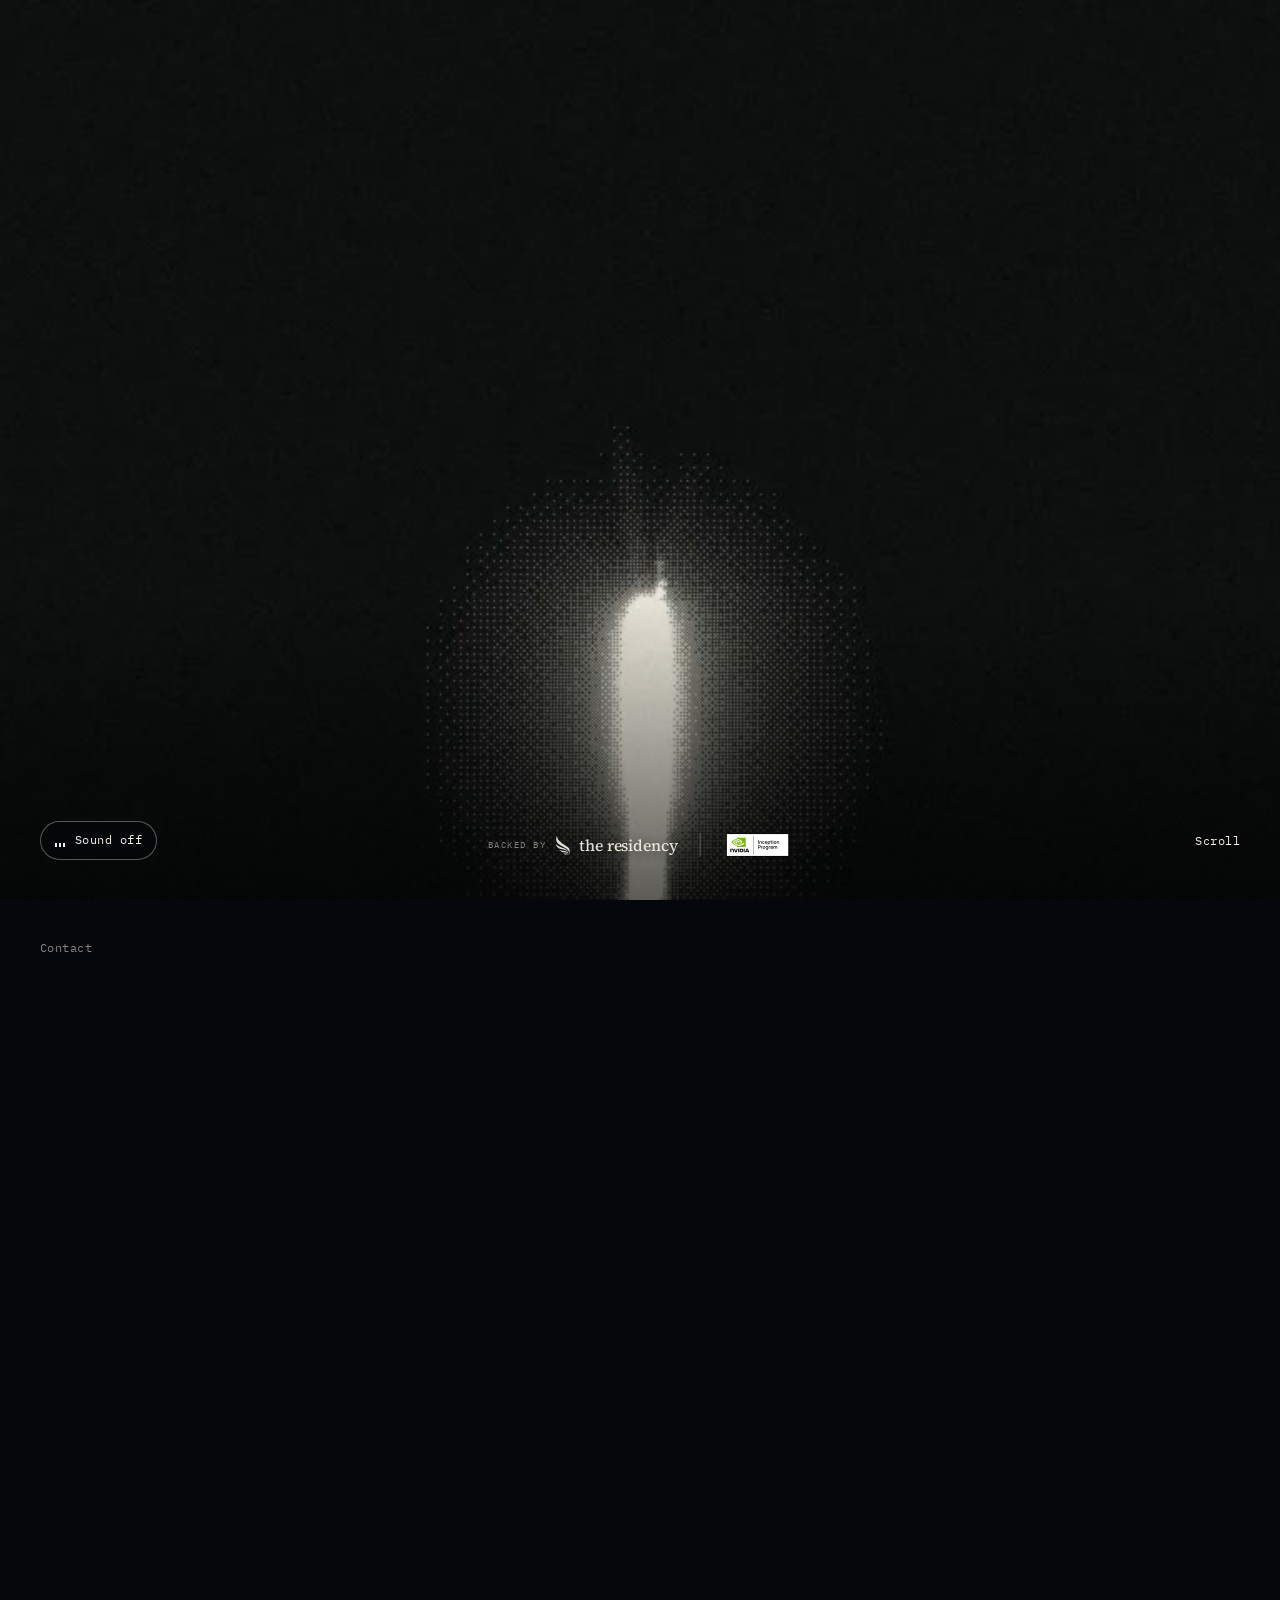
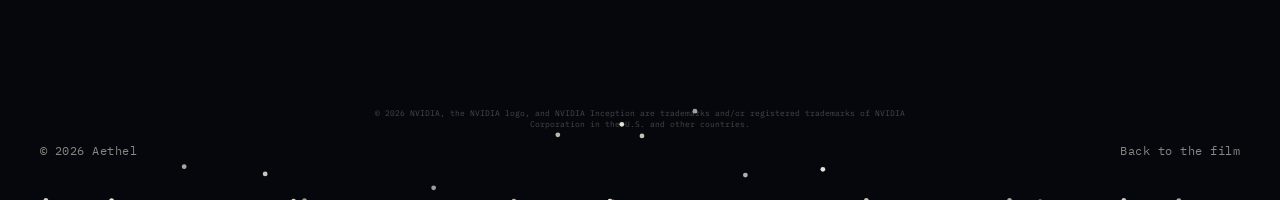
==== commit b2f6c171: "Shrink Inception badge, Residency lockup and trademark line Co-Authored-By: Claude Sonnet 5.5 <norep" ====
--- a/index.html
+++ b/index.html
@@ -42,23 +42,23 @@
 
     .backers {
       position: absolute; left: 50%; transform: translateX(-50%); bottom: max(var(--pad), env(safe-area-inset-bottom)); z-index: 2;
-      display: flex; align-items: center; gap: 28px;
-    }
-    .backers i { width: 1px; height: 30px; background: rgba(244, 239, 230, .28); }
+      display: flex; align-items: center; gap: 22px;
+    }
+    .backers i { width: 1px; height: 24px; background: rgba(244, 239, 230, .28); }
     .inception { display: block; line-height: 0; }
-    .inception img { height: 36px; width: auto; display: block; }
+    .inception img { height: 30px; width: auto; display: block; }
     .backed {
-      display: flex; align-items: center; gap: 12px; white-space: nowrap; color: var(--text); opacity: .92;
+      display: flex; align-items: center; gap: 9px; white-space: nowrap; color: var(--text); opacity: .92;
       text-shadow: 0 1px 12px rgba(0, 0, 0, .55);
     }
-    .backed small { font-size: 10px; letter-spacing: .18em; text-transform: uppercase; color: var(--mute); }
-    .backed svg { height: 24px; width: auto; fill: currentColor; filter: drop-shadow(0 1px 8px rgba(0, 0, 0, .5)); }
-    .backed b { font: 500 clamp(17px, 1.6vw, 21px)/1 "Source Serif 4", Georgia, serif; letter-spacing: -.005em; }
+    .backed small { font-size: 8.5px; letter-spacing: .18em; text-transform: uppercase; color: var(--mute); }
+    .backed svg { height: 19px; width: auto; fill: currentColor; filter: drop-shadow(0 1px 8px rgba(0, 0, 0, .5)); }
+    .backed b { font: 500 clamp(14px, 1.25vw, 17px)/1 "Source Serif 4", Georgia, serif; letter-spacing: -.005em; }
     @media (max-width: 640px) {
       .backers { flex-direction: column; gap: 16px; bottom: calc(max(var(--pad), env(safe-area-inset-bottom)) + 52px); }
       .backers i { display: none; }
     }
-    .tm { position: absolute; left: var(--pad); right: var(--pad); bottom: calc(max(var(--pad), env(safe-area-inset-bottom)) + 34px); z-index: 1; text-align: center; font-size: 10px; color: var(--mute); opacity: .7; pointer-events: none; }
+    .tm { position: absolute; left: var(--pad); right: var(--pad); bottom: calc(max(var(--pad), env(safe-area-inset-bottom)) + 30px); z-index: 1; text-align: center; font-size: 8px; line-height: 1.35; color: var(--mute); opacity: .5; max-width: 560px; margin: 0 auto; pointer-events: none; }
 
     /* SECTION 2: one line under the wordmark. Space is kept; the words are added later. */
     .line {
@@ -95,7 +95,7 @@
       </a>
       <i aria-hidden="true"></i>
       <a class="inception" href="https://www.nvidia.com/en-us/startups/" target="_blank" rel="noopener" aria-label="Member of NVIDIA Inception">
-        <img src="assets/nvidia-inception-badge.svg" alt="NVIDIA Inception Program member" height="36">
+        <img src="assets/nvidia-inception-badge.svg" alt="NVIDIA Inception Program member" height="30">
       </a>
     </div>
     <button class="cue" id="cue" type="button">Scroll</button>
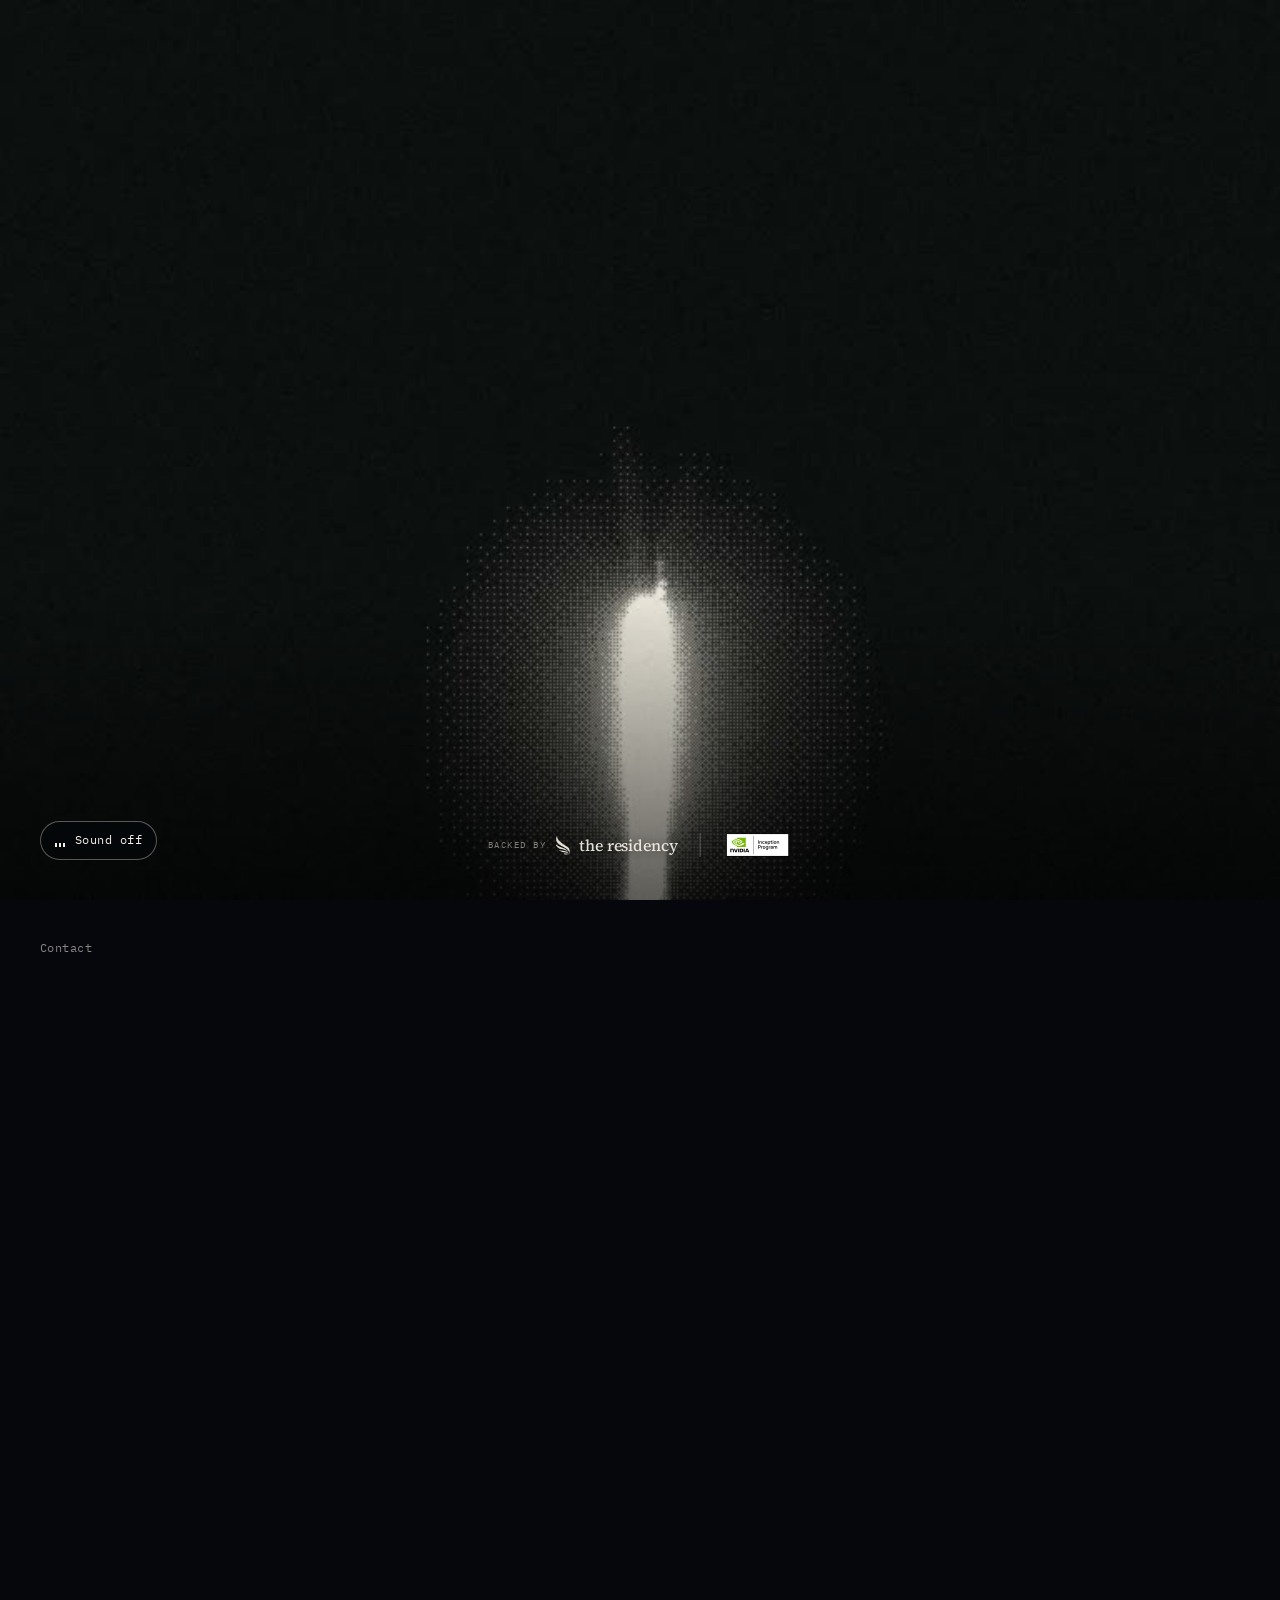
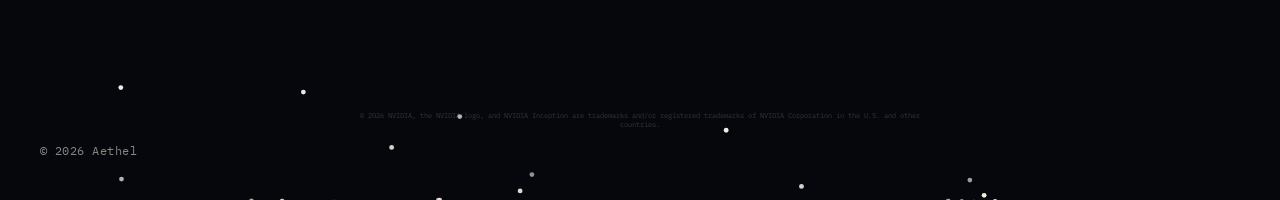
==== commit 5e0f6200: "Tiny trademark line (near-invisible on phone); remove Scroll and Back to the film Co-Authored-By: Cl" ====
--- a/index.html
+++ b/index.html
@@ -20,7 +20,7 @@
     .film { position: relative; height: 100svh; background: #000; overflow: hidden; }
     .film video { position: absolute; inset: 0; width: 100%; height: 100%; object-fit: cover; display: block; }
     .film::after { content: ""; position: absolute; left: 0; right: 0; bottom: 0; height: 34%; z-index: 1; pointer-events: none; background: linear-gradient(to top, rgba(0, 0, 0, .6), rgba(0, 0, 0, 0)); }
-    .film button, .cue { font: inherit; color: var(--text); letter-spacing: .04em; }
+    .film button { font: inherit; color: var(--text); letter-spacing: .04em; }
     .sound {
       position: absolute; left: var(--pad); bottom: max(var(--pad), env(safe-area-inset-bottom)); z-index: 2;
       display: flex; align-items: center; gap: 10px; padding: 10px 14px; cursor: pointer;
@@ -34,11 +34,6 @@
     .sound[aria-pressed="true"] i b:nth-child(2) { animation-delay: .15s; }
     .sound[aria-pressed="true"] i b:nth-child(3) { animation-delay: .3s; }
     @keyframes eq { 0%, 100% { height: 3px; } 50% { height: 12px; } }
-    .cue {
-      position: absolute; right: var(--pad); bottom: max(var(--pad), env(safe-area-inset-bottom)); z-index: 2;
-      background: none; border: 0; cursor: pointer; color: var(--mute); padding: 10px 0;
-    }
-    .cue:hover { color: var(--text); }
 
     .backers {
       position: absolute; left: 50%; transform: translateX(-50%); bottom: max(var(--pad), env(safe-area-inset-bottom)); z-index: 2;
@@ -55,10 +50,11 @@
     .backed svg { height: 19px; width: auto; fill: currentColor; filter: drop-shadow(0 1px 8px rgba(0, 0, 0, .5)); }
     .backed b { font: 500 clamp(14px, 1.25vw, 17px)/1 "Source Serif 4", Georgia, serif; letter-spacing: -.005em; }
     @media (max-width: 640px) {
+      .site-footer .tm { font-size: 5px; opacity: .22; }
       .backers { flex-direction: column; gap: 16px; bottom: calc(max(var(--pad), env(safe-area-inset-bottom)) + 52px); }
       .backers i { display: none; }
     }
-    .tm { position: absolute; left: var(--pad); right: var(--pad); bottom: calc(max(var(--pad), env(safe-area-inset-bottom)) + 30px); z-index: 1; text-align: center; font-size: 8px; line-height: 1.35; color: var(--mute); opacity: .5; max-width: 560px; margin: 0 auto; pointer-events: none; }
+    .tm { position: absolute; left: var(--pad); right: var(--pad); bottom: calc(max(var(--pad), env(safe-area-inset-bottom)) + 30px); z-index: 1; text-align: center; font-size: 6.5px; line-height: 1.35; color: var(--mute); opacity: .35; max-width: 560px; margin: 0 auto; pointer-events: none; }
 
     /* SECTION 2: one line under the wordmark. Space is kept; the words are added later. */
     .line {
@@ -98,7 +94,6 @@
         <img src="assets/nvidia-inception-badge.svg" alt="NVIDIA Inception Program member" height="30">
       </a>
     </div>
-    <button class="cue" id="cue" type="button">Scroll</button>
   </section>
 
   <footer class="site-footer" id="footer">
@@ -110,7 +105,6 @@
     <p class="tm">© 2026 NVIDIA, the NVIDIA logo, and NVIDIA Inception are trademarks and/or registered trademarks of NVIDIA Corporation in the U.S. and other countries.</p>
     <div class="row bottom">
       <span>© 2026 Aethel</span>
-      <a href="#film" id="replay">Back to the film</a>
     </div>
   </footer>
   <script>
@@ -197,7 +191,7 @@
   </script>
   <script>
     (() => {
-      const v = document.getElementById('teaser'), btn = document.getElementById('sound'), cue = document.getElementById('cue');
+      const v = document.getElementById('teaser'), btn = document.getElementById('sound');
       const next = document.getElementById('footer');
       const files = { wide: 'assets/video/teaser-16x9', tall: 'assets/video/teaser-9x16' };
       const kind = () => (innerHeight > innerWidth ? 'tall' : 'wide');
@@ -221,7 +215,6 @@
 
       // When the film ends, move down to the footer (only if the visitor is still on the film).
       const down = () => next.scrollIntoView({ behavior: matchMedia('(prefers-reduced-motion: reduce)').matches ? 'auto' : 'smooth' });
-      cue.addEventListener('click', down);
       v.addEventListener('ended', () => { if (scrollY < innerHeight * .3) setTimeout(() => { if (scrollY < innerHeight * .3) down(); }, 600); });
 
       // Do not play in the background once the visitor has scrolled away.
